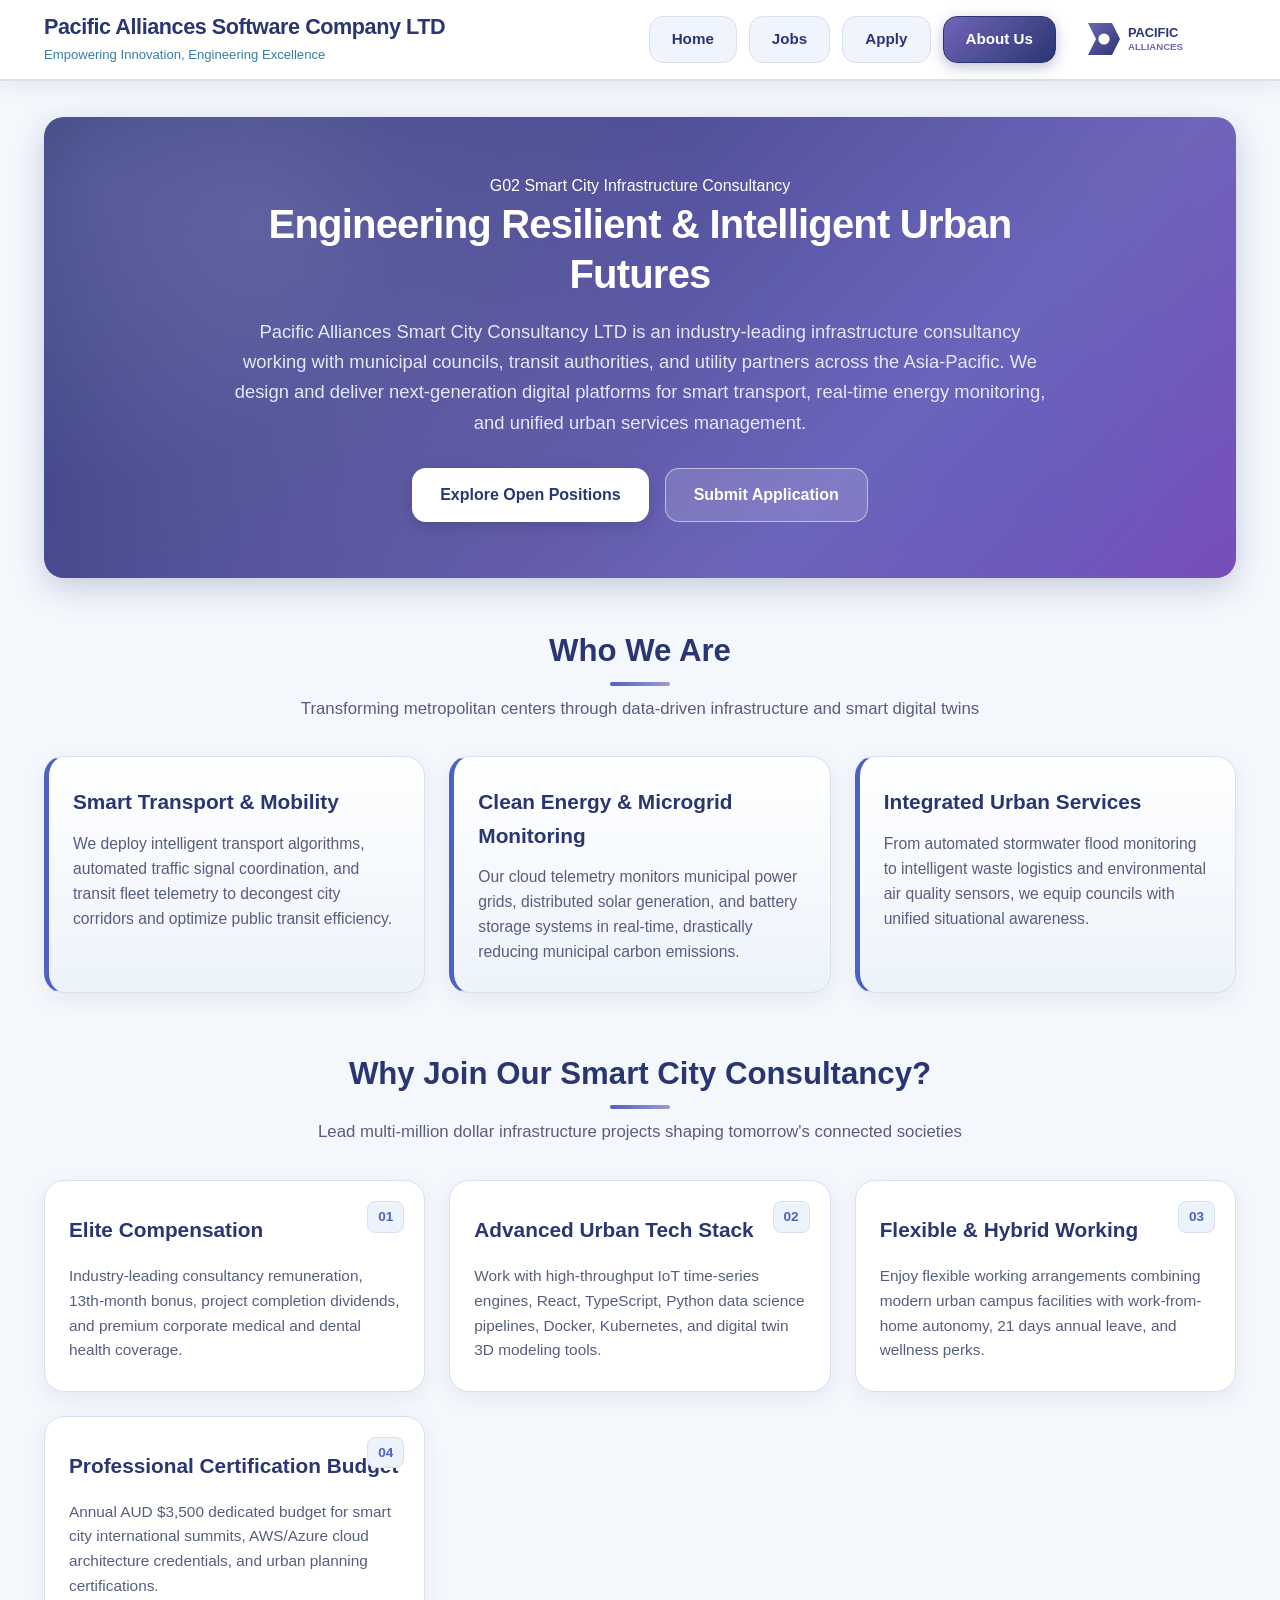
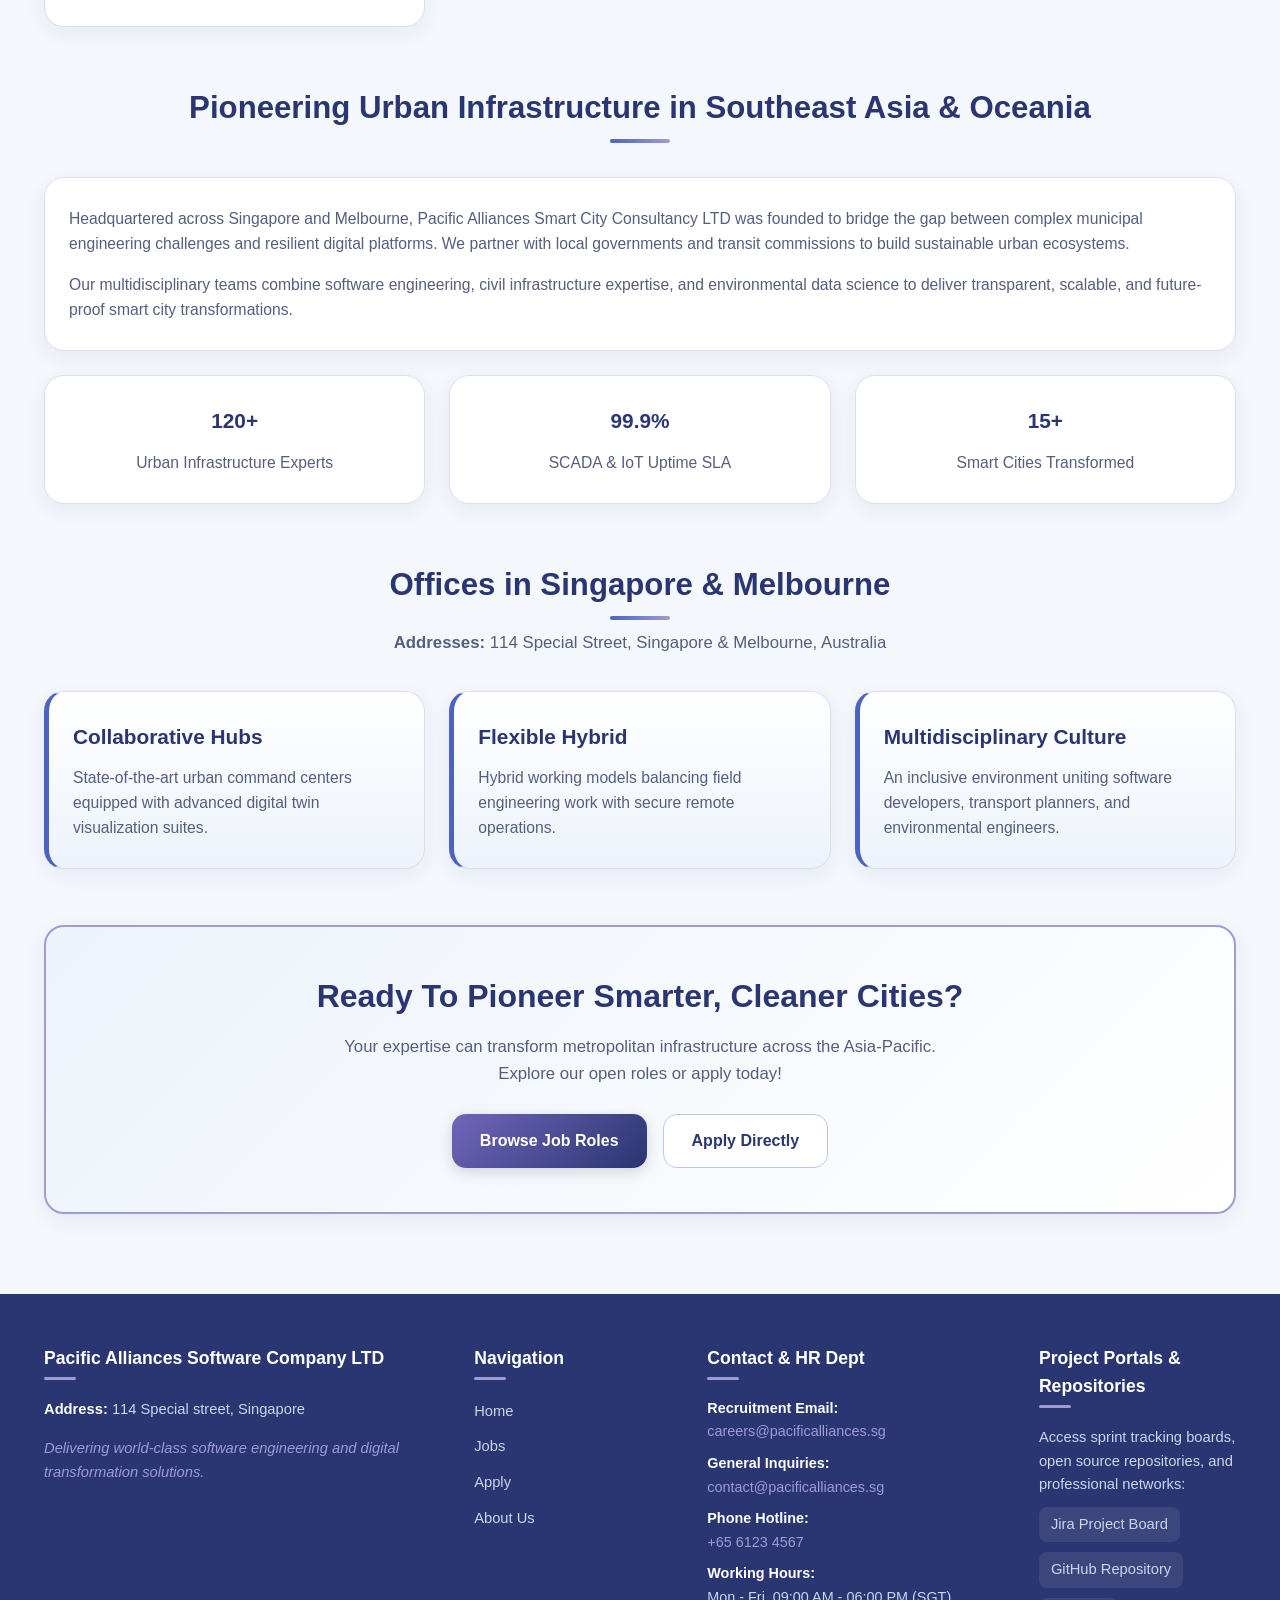
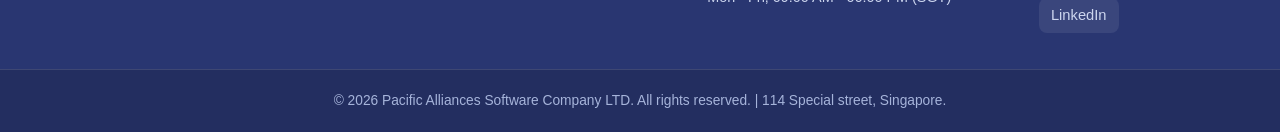
==== about.html @ c938a78d "Update links to renamed styles.css and jobs.html across all pages" ====
﻿<!DOCTYPE html>
<html lang="en">
<head>
  <meta charset="utf-8" />
  <meta name="description" content="about page for PA corp" />
  <meta name="keywords" content="HTML5, CSS" />
  <meta name="author" content="103488159"  />
  <title>About page</title>
  
  <link rel="stylesheet" type="text/css" href="styles.css">
</head>

<body>
    <!--header taken from index-->
    <header id="main-header" class="site-header">
        <div id="header-container" class="header-container">
            
            <!-- Company Branding (Left) -->
            <div id="company-branding" class="branding-box">
                <h1 id="site-title" class="company-name">Pacific Alliances Software Company LTD</h1>
                <p id="site-tagline" class="company-tagline">Empowering Innovation, Engineering Excellence</p>
            </div>

            <!-- 4-Box Navigation Menu (Active on About Us page) -->
            <nav id="main-navbar" class="site-navbar" aria-label="Main Navigation">
                <ul id="navbar-menu" class="navbar-list">
                    <li class="navbar-item">
                        <a id="nav-link-home" class="navbar-link" href="index.html">Home</a>
                    </li>
                    <li class="navbar-item">
                        <a id="nav-link-jobs" class="navbar-link" href="jobs.html">Jobs</a>
                    </li>
                    <li class="navbar-item">
                        <a id="nav-link-apply" class="navbar-link" href="apply.html">Apply</a>
                    </li>
                    <li class="navbar-item">
                        <a id="nav-link-about" class="navbar-link active" href="about.html">About Us</a>
                    </li>
                </ul>
            </nav>

            <!-- Company Logo (Right - Optional as per design wireframe) -->
            <div id="header-logo-container" class="logo-box">
                <a href="index.html" class="logo-link">
                    <img id="company-logo" class="site-logo" src="images/logo.svg" alt="Pacific Alliances Software Company LTD Logo">
                </a>
            </div>

        </div>
    </header>

        <!--this page company content generated by gemini-->
<main id="main-content" class="content-wrapper">
<section class="hero-banner">
            <div class="hero-content">
                <span class="hero-badge-tag">G02 Smart City Infrastructure Consultancy</span>
                <h2 class="hero-title">Engineering Resilient &amp; Intelligent Urban Futures</h2>
                <p class="hero-subtitle">Pacific Alliances Smart City Consultancy LTD is an industry-leading infrastructure consultancy working with municipal councils, transit authorities, and utility partners across the Asia-Pacific. We design and deliver next-generation digital platforms for smart transport, real-time energy monitoring, and unified urban services management.</p>
                <div class="hero-button-group">
                    <a href="jobs.html" class="action-btn primary-btn">Explore Open Positions</a>
                    <a href="apply.html" class="action-btn secondary-btn">Submit Application</a>
                </div>
            </div>
        </section>

        <section class="overview-section">
            <div class="section-header">
                <h2 class="section-title">Who We Are</h2>
                <p class="section-subtitle">Transforming metropolitan centers through data-driven infrastructure and smart digital twins</p>
            </div>
            <div class="intro-cards-container">
                <article class="content-box intro-card">
                    <h3 class="box-title">Smart Transport &amp; Mobility</h3>
                    <p class="box-text">We deploy intelligent transport algorithms, automated traffic signal coordination, and transit fleet telemetry to decongest city corridors and optimize public transit efficiency.</p>
                </article>

                <article class="content-box intro-card">
                    <h3 class="box-title">Clean Energy &amp; Microgrid Monitoring</h3>
                    <p class="box-text">Our cloud telemetry monitors municipal power grids, distributed solar generation, and battery storage systems in real-time, drastically reducing municipal carbon emissions.</p>
                </article>

                <article class="content-box intro-card">
                    <h3 class="box-title">Integrated Urban Services</h3>
                    <p class="box-text">From automated stormwater flood monitoring to intelligent waste logistics and environmental air quality sensors, we equip councils with unified situational awareness.</p>
                </article>
            </div>
        </section>

        <section class="perks-section">
            <div class="section-header">
                <h2 class="section-title">Why Join Our Smart City Consultancy?</h2>
                <p class="section-subtitle">Lead multi-million dollar infrastructure projects shaping tomorrow's connected societies</p>
            </div>
            <div class="boxes-grid-container">
                <div class="content-box perk-item">
                    <span class="box-badge">01</span>
                    <h3 class="box-title">Elite Compensation</h3>
                    <p class="box-description">Industry-leading consultancy remuneration, 13th-month bonus, project completion dividends, and premium corporate medical and dental health coverage.</p>
                </div>
                <div class="content-box perk-item">
                    <span class="box-badge">02</span>
                    <h3 class="box-title">Advanced Urban Tech Stack</h3>
                    <p class="box-description">Work with high-throughput IoT time-series engines, React, TypeScript, Python data science pipelines, Docker, Kubernetes, and digital twin 3D modeling tools.</p>
                </div>
                <div class="content-box perk-item">
                    <span class="box-badge">03</span>
                    <h3 class="box-title">Flexible &amp; Hybrid Working</h3>
                    <p class="box-description">Enjoy flexible working arrangements combining modern urban campus facilities with work-from-home autonomy, 21 days annual leave, and wellness perks.</p>
                </div>
                <div class="content-box perk-item">
                    <span class="box-badge">04</span>
                    <h3 class="box-title">Professional Certification Budget</h3>
                    <p class="box-description">Annual AUD $3,500 dedicated budget for smart city international summits, AWS/Azure cloud architecture credentials, and urban planning certifications.</p>
                </div>
            </div>
        </section>

        <section class="overview-section">
            <div class="section-header">
                <h2 class="section-title">Pioneering Urban Infrastructure in Southeast Asia &amp; Oceania</h2>
            </div>
            <div class="content-box" style="margin-bottom: 24px;">
                <p class="box-text" style="margin-bottom: 16px;">Headquartered across Singapore and Melbourne, Pacific Alliances Smart City Consultancy LTD was founded to bridge the gap between complex municipal engineering challenges and resilient digital platforms. We partner with local governments and transit commissions to build sustainable urban ecosystems.</p>
                <p class="box-text">Our multidisciplinary teams combine software engineering, civil infrastructure expertise, and environmental data science to deliver transparent, scalable, and future-proof smart city transformations.</p>
            </div>
            
            <div class="intro-cards-container">
                <div class="content-box stat-box">
                    <h3 class="box-title stat-number">120+</h3>
                    <p class="box-text">Urban Infrastructure Experts</p>
                </div>
                <div class="content-box stat-box">
                    <h3 class="box-title stat-number">99.9%</h3>
                    <p class="box-text">SCADA &amp; IoT Uptime SLA</p>
                </div>
                <div class="content-box stat-box">
                    <h3 class="box-title stat-number">15+</h3>
                    <p class="box-text">Smart Cities Transformed</p>
                </div>
            </div>
        </section>

        <section class="overview-section">
            <div class="section-header">
                <h2 class="section-title">Offices in Singapore &amp; Melbourne</h2>
                <p class="section-subtitle"><strong>Addresses:</strong> 114 Special Street, Singapore &amp; Melbourne, Australia</p>
            </div>
            <div class="intro-cards-container">
                <div class="content-box intro-card">
                    <h3 class="box-title">Collaborative Hubs</h3>
                    <p class="box-text">State-of-the-art urban command centers equipped with advanced digital twin visualization suites.</p>
                </div>
                <div class="content-box intro-card">
                    <h3 class="box-title">Flexible Hybrid</h3>
                    <p class="box-text">Hybrid working models balancing field engineering work with secure remote operations.</p>
                </div>
                <div class="content-box intro-card">
                    <h3 class="box-title">Multidisciplinary Culture</h3>
                    <p class="box-text">An inclusive environment uniting software developers, transport planners, and environmental engineers.</p>
                </div>
            </div>
        </section>

        <section class="cta-banner-section">
            <div class="content-box cta-card-box">
                <h2 class="cta-title">Ready To Pioneer Smarter, Cleaner Cities?</h2>
                <p class="cta-text">Your expertise can transform metropolitan infrastructure across the Asia-Pacific. Explore our open roles or apply today!</p>
                <div class="cta-button-group">
                    <a href="jobs.html" class="action-btn primary-btn">Browse Job Roles</a>
                    <a href="apply.html" class="action-btn secondary-btn">Apply Directly</a>
                </div>
            </div>
        </section>
    </main>

    <!--footer taken from index-->
    <footer id="main-footer" class="site-footer">
        <div id="footer-container" class="footer-layout">

            <!-- Column 1: Company Information & Singapore Address -->
            <div id="footer-company-info" class="footer-col company-info-col">
                <h3 id="footer-company-title" class="footer-heading">Pacific Alliances Software Company LTD</h3>
                <p id="footer-company-address" class="footer-text address-text">
                    <strong>Address:</strong> 114 Special street, Singapore
                </p>
                <p id="footer-company-slogan" class="footer-text slogan-text">
                    Delivering world-class software engineering and digital transformation solutions.
                </p>
            </div>

            <!-- Column 2: Quick Navigation Links -->
            <div id="footer-quick-links" class="footer-col quick-links-col">
                <h3 class="footer-heading">Navigation</h3>
                <ul id="footer-nav-list" class="footer-links-list">
                    <li class="footer-link-item"><a class="footer-nav-link" href="index.html">Home</a></li>
                    <li class="footer-link-item"><a class="footer-nav-link" href="jobs.html">Jobs</a></li>
                    <li class="footer-link-item"><a class="footer-nav-link" href="apply.html">Apply</a></li>
                    <li class="footer-link-item"><a class="footer-nav-link" href="about.html">About Us</a></li>
                </ul>
            </div>

            <!-- Column 3: Contact & HR Department -->
            <div id="footer-contact-info" class="footer-col contacts-col">
                <h3 class="footer-heading">Contact & HR Dept</h3>
                <ul id="footer-contact-list" class="footer-contact-items">
                    <li class="contact-item">
                        <strong>Recruitment Email:</strong> 
                        <a class="contact-link" href="mailto:careers@pacificalliances.sg">careers@pacificalliances.sg</a>
                    </li>
                    <li class="contact-item">
                        <strong>General Inquiries:</strong> 
                        <a class="contact-link" href="mailto:contact@pacificalliances.sg">contact@pacificalliances.sg</a>
                    </li>
                    <li class="contact-item">
                        <strong>Phone Hotline:</strong> 
                        <a class="contact-link" href="tel:+6561234567">+65 6123 4567</a>
                    </li>
                    <li class="contact-item">
                        <strong>Working Hours:</strong> Mon - Fri, 09:00 AM - 06:00 PM (SGT)
                    </li>
                </ul>
            </div>

            <!-- Column 4: Social Media Channels -->
            <div id="footer-social-info" class="footer-col social-col">
                <h3 class="footer-heading">Project Portals &amp; Repositories</h3>
                <p class="footer-text">Access sprint tracking boards, open source repositories, and professional networks:</p>
                <ul id="footer-social-list" class="footer-social-links">
                    <li class="social-item"><a class="social-link" href="https://student-team-x2fsvdeh.atlassian.net/jira/software/projects/KAN/list?jql=project%20%3D%20KAN%20ORDER%20BY%20cf%5B10019%5D%20ASC" target="_blank" rel="noopener noreferrer">Jira Project Board</a></li>
                    <li class="social-item"><a class="social-link" href="https://github.com/nduong2668/Apllied-Web" target="_blank" rel="noopener noreferrer">GitHub Repository</a></li>
                    <li class="social-item"><a class="social-link" href="https://linkedin.com" target="_blank" rel="noopener noreferrer">LinkedIn</a></li>
                </ul>
            </div>

        </div>

        <!-- Bottom Copyright Bar -->
        <div id="footer-copyright" class="footer-bottom-bar">
            <p id="copyright-notice" class="copyright-text">
                &copy; 2026 Pacific Alliances Software Company LTD. All rights reserved. | 114 Special street, Singapore.
            </p>
        </div>
    </footer>
</body>
---- styles.css ----
/* ==========================================================================
   ASSIGNMENT 1 - PACIFIC ALLIANCES SOFTWARE COMPANY LTD
   Main Stylesheet: style.css
   Color Scheme: Fuji purple, Blue-violet, Kikyo-iroiro, Iris, Hanada, Dark blue
   ========================================================================== */

/* --------------------------------------------------------------------------
   1. CSS VARIABLES (DESIGN COLOR PALETTE)
   -------------------------------------------------------------------------- */
:root {
    /* Official design color palette */
    --color-fuji-purple:  #9F9BD3; /* Fuji purple (sf18) */
    --color-blue-violet:  #7165B9; /* Blue-violet (sf20) */
    --color-kikyo-iroiro: #4D63C2; /* Kikyo-iroiro (D18) */
    --color-iris:         #8048B8; /* Iris (D20) */
    --color-hanada:       #387DA4; /* Hanada blue (D16) */
    --color-dark-blue:    #293671; /* Dark blue (DK18) */

    /* Background and neutral text colors */
    --bg-body:            #F4F7FC; /* Soft slate-blue page background */
    --bg-surface:         #FFFFFF; /* White card/box background */
    --bg-box-tint:        #EDF3FB; /* Light blue accent tint for special boxes */
    --text-primary:       #1E2442; /* Primary body text (deep dark blue) */
    --text-secondary:     #555E7E; /* Secondary text / descriptions */
    --text-light:         #8D95B5; /* Muted text / metadata */
    --border-light:       #D8E0F0; /* Subtle box border */
    --border-accent:      #BAC9EB; /* Accent border */

    /* Shadows and Border Radii */
    --radius-sm:          8px;
    --radius-md:          14px;
    --radius-lg:          20px;
    --radius-full:        999px;

    --shadow-card:        0 6px 20px rgba(41, 54, 113, 0.07);
    --shadow-hover:       0 12px 28px rgba(77, 99, 194, 0.16);
    --shadow-header:      0 4px 18px rgba(41, 54, 113, 0.08);

    --transition:         all 0.25s cubic-bezier(0.4, 0, 0.2, 1);
}

/* --------------------------------------------------------------------------
   2. BASIC RESET & TYPOGRAPHY
   -------------------------------------------------------------------------- */
*, *::before, *::after {
    box-sizing: border-box;
    margin: 0;
    padding: 0;
}

html {
    scroll-behavior: smooth;
}

body {
    font-family: 'Segoe UI', -apple-system, BlinkMacSystemFont, Roboto, Oxygen, Ubuntu, Cantarell, sans-serif;
    background-color: var(--bg-body);
    color: var(--text-primary);
    line-height: 1.6;
    font-size: 16px;
    min-height: 100vh;
    display: flex;
    flex-direction: column;
}

a {
    color: var(--color-kikyo-iroiro);
    text-decoration: none;
    transition: var(--transition);
}

a:hover {
    color: var(--color-blue-violet);
}

ul {
    list-style: none;
}

img {
    max-width: 100%;
    height: auto;
    display: block;
}

/* --------------------------------------------------------------------------
   3. HEADER & NAVIGATION BAR (SHARED ACROSS ALL 4 PAGES)
   Layout: Company Branding (Left) - 4-Box Menu (Center) - Logo (Right)
   -------------------------------------------------------------------------- */
.site-header {
    background-color: var(--bg-surface);
    border-bottom: 2px solid var(--border-light);
    box-shadow: var(--shadow-header);
    position: sticky;
    top: 0;
    z-index: 1000;
    width: 100%;
}

.header-container {
    max-width: 1240px;
    margin: 0 auto;
    padding: 14px 24px;
    display: flex;
    align-items: center;
    justify-content: space-between;
    gap: 20px;
}

/* Company Branding */
.branding-box {
    flex: 1;
    min-width: 250px;
}

.company-name {
    font-size: 1.35rem;
    font-weight: 800;
    color: var(--color-dark-blue);
    line-height: 1.25;
    letter-spacing: -0.02em;
}

.company-tagline {
    font-size: 0.82rem;
    color: var(--color-hanada);
    font-weight: 500;
    margin-top: 3px;
}

/* 4-Box Navigation Bar as per wireframe: "Header menu (4 box lead to 4 pages)" */
.site-navbar {
    display: flex;
    justify-content: center;
}

.navbar-list {
    display: flex;
    align-items: center;
    gap: 12px;
}

.navbar-item {
    display: inline-block;
}

/* Navigation Box Items */
.navbar-link {
    display: inline-block;
    padding: 10px 22px;
    background-color: #F0F4FC;
    color: var(--color-dark-blue);
    font-weight: 600;
    font-size: 0.95rem;
    border: 1.5px solid var(--border-light);
    border-radius: var(--radius-md);
    transition: var(--transition);
    text-align: center;
}

/* Hover Effect for Navigation Boxes */
.navbar-link:hover {
    background-color: var(--color-fuji-purple);
    color: #FFFFFF;
    border-color: var(--color-blue-violet);
    transform: translateY(-2px);
    box-shadow: 0 4px 12px rgba(113, 101, 185, 0.25);
}

/* Active Navigation State */
.navbar-link.active {
    background: linear-gradient(135deg, var(--color-blue-violet) 0%, var(--color-dark-blue) 100%);
    color: #FFFFFF;
    border-color: var(--color-dark-blue);
    box-shadow: 0 4px 14px rgba(41, 54, 113, 0.3);
}

/* Company Logo Container */
.logo-box {
    display: flex;
    align-items: center;
    justify-content: flex-end;
}

.site-logo {
    height: 48px;
    width: auto;
    object-fit: contain;
    transition: var(--transition);
}

.site-logo:hover {
    transform: scale(1.04);
}

/* --------------------------------------------------------------------------
   4. GENERAL LAYOUT & MAIN CONTENT WRAPPER
   -------------------------------------------------------------------------- */
.content-wrapper {
    flex: 1;
    max-width: 1240px;
    width: 100%;
    margin: 0 auto;
    padding: 36px 24px 60px;
}

/* Section Header */
.section-header {
    text-align: center;
    margin-bottom: 34px;
}

.section-title {
    font-size: 1.95rem;
    font-weight: 800;
    color: var(--color-dark-blue);
    position: relative;
    display: inline-block;
    padding-bottom: 10px;
}

.section-title::after {
    content: '';
    position: absolute;
    bottom: 0;
    left: 50%;
    transform: translateX(-50%);
    width: 60px;
    height: 4px;
    background: linear-gradient(90deg, var(--color-kikyo-iroiro), var(--color-fuji-purple));
    border-radius: var(--radius-full);
}

.section-subtitle {
    font-size: 1.05rem;
    color: var(--text-secondary);
    margin-top: 10px;
}

/* --------------------------------------------------------------------------
   5. BOX CONTENT STYLING ("Box content should be in boxes like these") + minor adjustment to statbox
   -------------------------------------------------------------------------- */
.content-box {
    background-color: var(--bg-surface);
    border: 1.5px solid var(--border-light);
    border-radius: var(--radius-lg);
    padding: 28px 24px;
    box-shadow: var(--shadow-card);
    transition: var(--transition);
    display: flex;
    flex-direction: column;
}

.content-box:hover {
    transform: translateY(-5px);
    box-shadow: var(--shadow-hover);
    border-color: var(--color-fuji-purple);
}

.content-box.stat-box {
    text-align: center;
}

.stat-number {
    color: var(--color-kikyo-iroiro);
    font-size: 2rem;
}

/* --------------------------------------------------------------------------
   6. HERO BANNER SECTION
   -------------------------------------------------------------------------- */
.hero-banner {
    background-color: var(--color-dark-blue);
    background-image: 
        radial-gradient(circle at 18% 22%, rgba(159, 155, 211, 0.28) 0%, transparent 42%),
        radial-gradient(circle at 82% 78%, rgba(77, 99, 194, 0.32) 0%, transparent 48%),
        linear-gradient(135deg, var(--color-dark-blue) 0%, var(--color-blue-violet) 70%, var(--color-iris) 100%);
    background-repeat: no-repeat;
    background-size: cover;
    color: #FFFFFF;
    border-radius: var(--radius-lg);
    padding: 56px 40px;
    margin-bottom: 48px;
    box-shadow: 0 10px 30px rgba(41, 54, 113, 0.22);
    text-align: center;
    position: relative;
    overflow: hidden;
}

.hero-banner::before {
    content: '';
    position: absolute;
    top: -50%;
    left: -20%;
    width: 600px;
    height: 600px;
    background: radial-gradient(circle, rgba(159, 155, 211, 0.2) 0%, transparent 70%);
    pointer-events: none;
}

.hero-content {
    max-width: 820px;
    margin: 0 auto;
    position: relative;
    z-index: 1;
}

.hero-title {
    font-size: 2.5rem;
    font-weight: 800;
    line-height: 1.25;
    margin-bottom: 18px;
    letter-spacing: -0.02em;
    color: #FFFFFF;
}

.hero-subtitle {
    font-size: 1.15rem;
    line-height: 1.65;
    color: #E2E8F8;
    margin-bottom: 30px;
}

.hero-button-group {
    display: flex;
    justify-content: center;
    gap: 16px;
    flex-wrap: wrap;
}

/* Action Buttons */
.action-btn {
    display: inline-flex;
    align-items: center;
    justify-content: center;
    padding: 13px 28px;
    font-size: 1rem;
    font-weight: 700;
    border-radius: var(--radius-md);
    transition: var(--transition);
    cursor: pointer;
}

.primary-btn {
    background-color: #FFFFFF;
    color: var(--color-dark-blue);
    box-shadow: 0 4px 15px rgba(0, 0, 0, 0.15);
}

.primary-btn:hover {
    background-color: var(--color-fuji-purple);
    color: #FFFFFF;
    transform: translateY(-2px);
    box-shadow: 0 6px 20px rgba(0, 0, 0, 0.2);
}

.secondary-btn {
    background-color: rgba(255, 255, 255, 0.15);
    color: #FFFFFF;
    border: 1.5px solid rgba(255, 255, 255, 0.5);
    backdrop-filter: blur(8px);
}

.secondary-btn:hover {
    background-color: #FFFFFF;
    color: var(--color-dark-blue);
    transform: translateY(-2px);
}

/* --------------------------------------------------------------------------
   7. COMPANY OVERVIEW SECTION (WHO WE ARE)
   -------------------------------------------------------------------------- */
.overview-section {
    margin-bottom: 56px;
}

.intro-cards-container {
    display: grid;
    grid-template-columns: repeat(auto-fit, minmax(300px, 1fr));
    gap: 24px;
}

.intro-card {
    background: linear-gradient(180deg, #FFFFFF 0%, var(--bg-box-tint) 100%);
    border-left: 5px solid var(--color-kikyo-iroiro);
}

.box-title {
    font-size: 1.3rem;
    font-weight: 700;
    color: var(--color-dark-blue);
    margin-bottom: 12px;
}

.box-text {
    color: var(--text-secondary);
    font-size: 0.98rem;
    line-height: 1.6;
}

/* --------------------------------------------------------------------------
   8. PERKS & BENEFITS (WHY JOIN US - BOX GRID)
   -------------------------------------------------------------------------- */
.perks-section {
    margin-bottom: 56px;
}

.boxes-grid-container {
    display: grid;
    grid-template-columns: repeat(auto-fit, minmax(320px, 1fr));
    gap: 24px;
}

.perk-item {
    position: relative;
    padding-top: 32px;
}

.box-badge {
    position: absolute;
    top: 20px;
    right: 20px;
    background-color: var(--bg-box-tint);
    color: var(--color-kikyo-iroiro);
    font-weight: 800;
    font-size: 0.85rem;
    padding: 4px 10px;
    border-radius: var(--radius-sm);
    border: 1px solid var(--border-light);
}

.box-description {
    color: var(--text-secondary);
    font-size: 0.96rem;
    line-height: 1.6;
    margin-top: 6px;
}

/* --------------------------------------------------------------------------
   9. FEATURED JOB OPENINGS (JOB PREVIEW CARDS)
   -------------------------------------------------------------------------- */
.featured-jobs-container {
    margin-bottom: 56px;
}

.jobs-cards-grid {
    display: grid;
    grid-template-columns: repeat(auto-fit, minmax(310px, 1fr));
    gap: 24px;
}

.job-preview-card {
    background: #FFFFFF;
    border: 1.5px solid var(--border-light);
    display: flex;
    flex-direction: column;
    justify-content: space-between;
}

.job-tag {
    align-self: flex-start;
    padding: 4px 12px;
    font-size: 0.8rem;
    font-weight: 700;
    border-radius: var(--radius-full);
    margin-bottom: 14px;
    text-transform: uppercase;
    letter-spacing: 0.04em;
}

.job-tag.full-time {
    background-color: #E8F5E9;
    color: #2E7D32;
    border: 1px solid #C8E6C9;
}

.job-role-title {
    font-size: 1.25rem;
    font-weight: 700;
    color: var(--color-dark-blue);
    margin-bottom: 8px;
}

.job-department,
.job-location {
    font-size: 0.9rem;
    color: var(--color-hanada);
    font-weight: 600;
    margin-bottom: 4px;
}

.job-brief {
    color: var(--text-secondary);
    font-size: 0.95rem;
    line-height: 1.55;
    margin: 14px 0 20px;
    flex-grow: 1;
}

.card-link {
    display: inline-flex;
    align-items: center;
    font-weight: 700;
    font-size: 0.95rem;
    color: var(--color-kikyo-iroiro);
    margin-top: auto;
}

.card-link:hover {
    color: var(--color-blue-violet);
    transform: translateX(4px);
}

.section-footer-action {
    text-align: center;
    margin-top: 32px;
}

.text-link-btn {
    display: inline-block;
    padding: 12px 28px;
    background-color: var(--bg-surface);
    color: var(--color-dark-blue);
    border: 2px solid var(--color-kikyo-iroiro);
    font-weight: 700;
    border-radius: var(--radius-md);
}

.text-link-btn:hover {
    background-color: var(--color-kikyo-iroiro);
    color: #FFFFFF;
}

/* --------------------------------------------------------------------------
   10. RECRUITMENT PROCESS (4-STEP APPLICATION)
   -------------------------------------------------------------------------- */
.recruitment-process-section {
    margin-bottom: 56px;
}

.process-steps-grid {
    display: grid;
    grid-template-columns: repeat(auto-fit, minmax(240px, 1fr));
    gap: 20px;
}

.process-step-box {
    text-align: center;
    background-color: #FFFFFF;
    position: relative;
}

.step-number {
    display: inline-block;
    background: linear-gradient(135deg, var(--color-kikyo-iroiro), var(--color-blue-violet));
    color: #FFFFFF;
    font-size: 0.85rem;
    font-weight: 800;
    padding: 6px 16px;
    border-radius: var(--radius-full);
    margin: 0 auto 16px;
}

.step-title {
    font-size: 1.15rem;
    font-weight: 700;
    color: var(--color-dark-blue);
    margin-bottom: 10px;
}

.step-text {
    font-size: 0.92rem;
    color: var(--text-secondary);
    line-height: 1.55;
}

.inline-link {
    color: var(--color-kikyo-iroiro);
    font-weight: 600;
    text-decoration: underline;
}

.inline-link:hover {
    color: var(--color-blue-violet);
}

/* --------------------------------------------------------------------------
   11. CALL TO ACTION SECTION (CTA BANNER BOX)
   -------------------------------------------------------------------------- */
.cta-banner-section {
    margin-bottom: 20px;
}

.cta-card-box {
    background: linear-gradient(135deg, var(--bg-box-tint) 0%, #FFFFFF 100%);
    border: 2px solid var(--color-fuji-purple);
    text-align: center;
    padding: 44px 30px;
}

.cta-title {
    font-size: 2rem;
    font-weight: 800;
    color: var(--color-dark-blue);
    margin-bottom: 12px;
}

.cta-text {
    font-size: 1.05rem;
    color: var(--text-secondary);
    max-width: 650px;
    margin: 0 auto 26px;
}

.cta-button-group {
    display: flex;
    justify-content: center;
    gap: 16px;
    flex-wrap: wrap;
}

.cta-button-group .primary-btn {
    background: linear-gradient(135deg, var(--color-blue-violet) 0%, var(--color-dark-blue) 100%);
    color: #FFFFFF;
}

.cta-button-group .primary-btn:hover {
    background: linear-gradient(135deg, var(--color-iris) 0%, var(--color-blue-violet) 100%);
}

.cta-button-group .secondary-btn {
    background-color: #FFFFFF;
    color: var(--color-dark-blue);
    border: 1.5px solid var(--border-accent);
}

.cta-button-group .secondary-btn:hover {
    background-color: var(--bg-box-tint);
    border-color: var(--color-kikyo-iroiro);
}

/* --------------------------------------------------------------------------
   12. FOOTER (AS PER WIREFRAME: "Footer - General information - contacts - etc")
   -------------------------------------------------------------------------- */
.site-footer {
    background-color: var(--color-dark-blue);
    color: #E2E7F5;
    margin-top: auto;
    width: 100%;
}

.footer-layout {
    max-width: 1240px;
    margin: 0 auto;
    padding: 50px 24px 36px;
    display: grid;
    grid-template-columns: 2fr 1fr 1.5fr 1fr;
    gap: 36px;
}

.footer-col {
    display: flex;
    flex-direction: column;
}

.footer-heading {
    font-size: 1.1rem;
    font-weight: 700;
    color: #FFFFFF;
    margin-bottom: 18px;
    position: relative;
    padding-bottom: 8px;
}

.footer-heading::after {
    content: '';
    position: absolute;
    bottom: 0;
    left: 0;
    width: 32px;
    height: 3px;
    background-color: var(--color-fuji-purple);
    border-radius: var(--radius-full);
}

.footer-text {
    font-size: 0.92rem;
    color: #CCD5EE;
    line-height: 1.6;
    margin-bottom: 10px;
}

.company-info-col .address-text strong {
    color: #FFFFFF;
}

.company-info-col .slogan-text {
    margin-top: 6px;
    font-style: italic;
    color: var(--color-fuji-purple);
}

/* Quick Links Column */
.footer-links-list,
.footer-contact-items,
.footer-social-links {
    display: flex;
    flex-direction: column;
    gap: 10px;
}

.footer-nav-link {
    color: #CCD5EE;
    font-size: 0.92rem;
    display: inline-block;
    transition: var(--transition);
}

.footer-nav-link:hover {
    color: #FFFFFF;
    transform: translateX(4px);
}

/* Contacts Column */
.contact-item {
    font-size: 0.9rem;
    color: #CCD5EE;
    line-height: 1.5;
}

.contact-item strong {
    color: #FFFFFF;
    display: block;
    margin-bottom: 2px;
}

.contact-link {
    color: var(--color-fuji-purple);
}

.contact-link:hover {
    color: #FFFFFF;
    text-decoration: underline;
}

/* Social Media Links */
.social-link {
    display: inline-flex;
    align-items: center;
    gap: 8px;
    color: #CCD5EE;
    font-size: 0.92rem;
    padding: 6px 12px;
    background-color: rgba(255, 255, 255, 0.08);
    border-radius: var(--radius-sm);
    width: fit-content;
}

.social-link:hover {
    background-color: var(--color-kikyo-iroiro);
    color: #FFFFFF;
}

/* Copyright Bottom Bar */
.footer-bottom-bar {
    border-top: 1px solid rgba(255, 255, 255, 0.12);
    padding: 20px 24px;
    text-align: center;
    background-color: rgba(0, 0, 0, 0.15);
}

.copyright-text {
    font-size: 0.86rem;
    color: #A6B4DA;
}

/* --------------------------------------------------------------------------
   13. RESPONSIVE DESIGN (TABLET & MOBILE)
   -------------------------------------------------------------------------- */

/* Tablet view (max-width: 1024px) */
@media (max-width: 1024px) {
    .header-container {
        flex-wrap: wrap;
        justify-content: space-between;
    }

    .site-navbar {
        order: 3;
        width: 100%;
        margin-top: 10px;
    }

    .navbar-list {
        width: 100%;
        justify-content: space-between;
    }

    .navbar-link {
        flex: 1;
        padding: 9px 12px;
        font-size: 0.9rem;
    }

    .footer-layout {
        grid-template-columns: 1fr 1fr;
        gap: 30px;
    }
}

/* Mobile view (max-width: 768px) */
@media (max-width: 768px) {
    .header-container {
        flex-direction: column;
        align-items: flex-start;
        gap: 14px;
        padding: 14px 18px;
    }

    .logo-box {
        position: absolute;
        top: 14px;
        right: 18px;
    }

    .site-logo {
        height: 38px;
    }

    .company-name {
        font-size: 1.15rem;
        padding-right: 60px;
    }

    .company-tagline {
        font-size: 0.78rem;
    }

    .site-navbar {
        width: 100%;
    }

    .navbar-list {
        display: grid;
        grid-template-columns: 1fr 1fr;
        gap: 8px;
        width: 100%;
    }

    .navbar-link {
        width: 100%;
        padding: 8px 10px;
        font-size: 0.88rem;
    }

    .hero-banner {
        padding: 36px 20px;
    }

    .hero-title {
        font-size: 1.75rem;
    }

    .hero-subtitle {
        font-size: 0.98rem;
    }

    .hero-button-group {
        flex-direction: column;
    }

    .action-btn {
        width: 100%;
    }

    .section-title {
        font-size: 1.55rem;
    }

    .boxes-grid-container,
    .intro-cards-container,
    .jobs-cards-grid,
    .process-steps-grid {
        grid-template-columns: 1fr;
    }

    .footer-layout {
        grid-template-columns: 1fr;
        gap: 28px;
        padding: 36px 18px 24px;
    }
}

/* --------------------------------------------------------------------------
   14. FORM STYLING (JOB APPLICATION FORM - APPLY.HTML)
   -------------------------------------------------------------------------- */
.form-card-box {
    max-width: 860px;
    margin: 0 auto 40px;
    padding: 36px 32px;
}

.form-group {
    margin-bottom: 20px;
}

.form-row {
    display: flex;
    gap: 18px;
    flex-wrap: wrap;
}

.form-col {
    flex: 1;
    min-width: 220px;
    margin-bottom: 20px;
}

.form-label {
    display: block;
    font-weight: 700;
    color: var(--color-dark-blue);
    font-size: 0.95rem;
    margin-bottom: 7px;
}

.form-control {
    width: 100%;
    padding: 12px 14px;
    border: 1.5px solid var(--border-light);
    border-radius: var(--radius-sm);
    font-size: 0.95rem;
    font-family: inherit;
    color: var(--text-primary);
    background-color: #FFFFFF;
    transition: var(--transition);
}

.form-control:focus {
    outline: none;
    border-color: var(--color-kikyo-iroiro);
    box-shadow: 0 0 0 3px rgba(77, 99, 194, 0.18);
}

.form-select {
    cursor: pointer;
    appearance: auto;
}

.form-textarea {
    resize: vertical;
    min-height: 110px;
}

.form-fieldset {
    border: 1.5px solid var(--border-light);
    border-radius: var(--radius-md);
    padding: 16px 20px 18px;
    margin-bottom: 22px;
    background-color: #FAFCFF;
}

.form-legend {
    font-weight: 700;
    color: var(--color-dark-blue);
    padding: 0 10px;
    font-size: 0.95rem;
}

.radio-options-group,
.checkbox-options-group {
    display: flex;
    gap: 20px;
    flex-wrap: wrap;
    margin-top: 8px;
}

.radio-option-label,
.checkbox-option-label {
    display: inline-flex;
    align-items: center;
    gap: 7px;
    cursor: pointer;
    font-size: 0.95rem;
    color: var(--text-primary);
}

.form-actions-box {
    margin-top: 28px;
    text-align: center;
}

.submit-btn {
    background: linear-gradient(135deg, var(--color-blue-violet) 0%, var(--color-dark-blue) 100%);
    color: #FFFFFF;
    border: none;
    min-width: 180px;
    cursor: pointer;
    font-size: 1.05rem;
    padding: 14px 36px;
}

.submit-btn:hover {
    background: linear-gradient(135deg, var(--color-iris) 0%, var(--color-blue-violet) 100%);
    box-shadow: var(--shadow-hover);
    transform: translateY(-2px);
}
/* --------------------------------------------------------------------------
   15. STYLING (JOB POSITIONS AVAILABLE PAGE - JOB.HTML)
   -------------------------------------------------------------------------- */
.jobs-page #main-content {
    overflow: hidden;
}
.job-listing {
    margin-bottom: 28px;
    scroll-margin-top: 100px; 
}

.job-card {
    padding: 32px 30px;
}

.job-header {
    display: flex;
    justify-content: space-between;
    align-items: center;
    flex-wrap: wrap;
    gap: 10px;
    padding-bottom: 14px;
    margin-bottom: 16px;
    border-bottom: 2px solid var(--border-light);
}

.job-header .job-title {
    font-size: 1.6rem;
    font-weight: 800;
    margin-bottom: 0;
}

.job-header .job-ref {
    position: static;
    border-radius: var(--radius-full);
    font-weight: 600;
    padding: 5px 14px;
}

.job-header .job-ref strong {
    color: var(--color-dark-blue);
    letter-spacing: 0.04em;
}

.job-summary {
    color: var(--text-secondary);
    margin-bottom: 16px;
    font-size: 0.98rem;
    line-height: 1.6;
}

.job-subtitle {
    font-size: 1.15rem;
    font-weight: 700;
    color: var(--color-hanada);
    margin: 22px 0 10px;
}

.job-subheading {
    font-size: 1rem;
    font-weight: 700;
    color: var(--color-kikyo-iroiro);
    margin: 14px 0 6px;
}

.job-details-grid {
    display: grid;
    grid-template-columns: 140px 1fr;
    gap: 8px 16px;
    background-color: var(--bg-box-tint);
    border-left: 5px solid var(--color-kikyo-iroiro);
    border-radius: var(--radius-md);
    padding: 16px 20px;
}

.job-details-grid dt {
    font-weight: 700;
    color: var(--color-dark-blue);
}

.job-details-grid dd {
    color: var(--text-secondary);
    margin: 0;
}

.job-list {
    list-style: disc;
    padding-left: 22px;
    color: var(--text-secondary);
}

.job-list li,
.job-order-list li {
    margin-bottom: 7px;
    line-height: 1.55;
}

.job-aside {
    text-align: left;
    padding: 28px 30px;
    margin-top: 28px;
}

.job-aside-title {
    font-size: 1.4rem;
    margin-bottom: 12px;
}

.job-order-list {
    list-style: decimal;
    padding-left: 22px;
    color: var(--text-secondary);
}

.job-aside a {
    font-weight: 600;
    text-decoration: underline;
}

.job-note {
    margin-top: 12px;
}

.job-note small {
    color: var(--text-light);
}

@media (max-width: 768px) {
    .job-details-grid {
        grid-template-columns: 1fr;
        gap: 2px;
    }
    .job-details-grid dd {
        margin-bottom: 8px;
    }
}
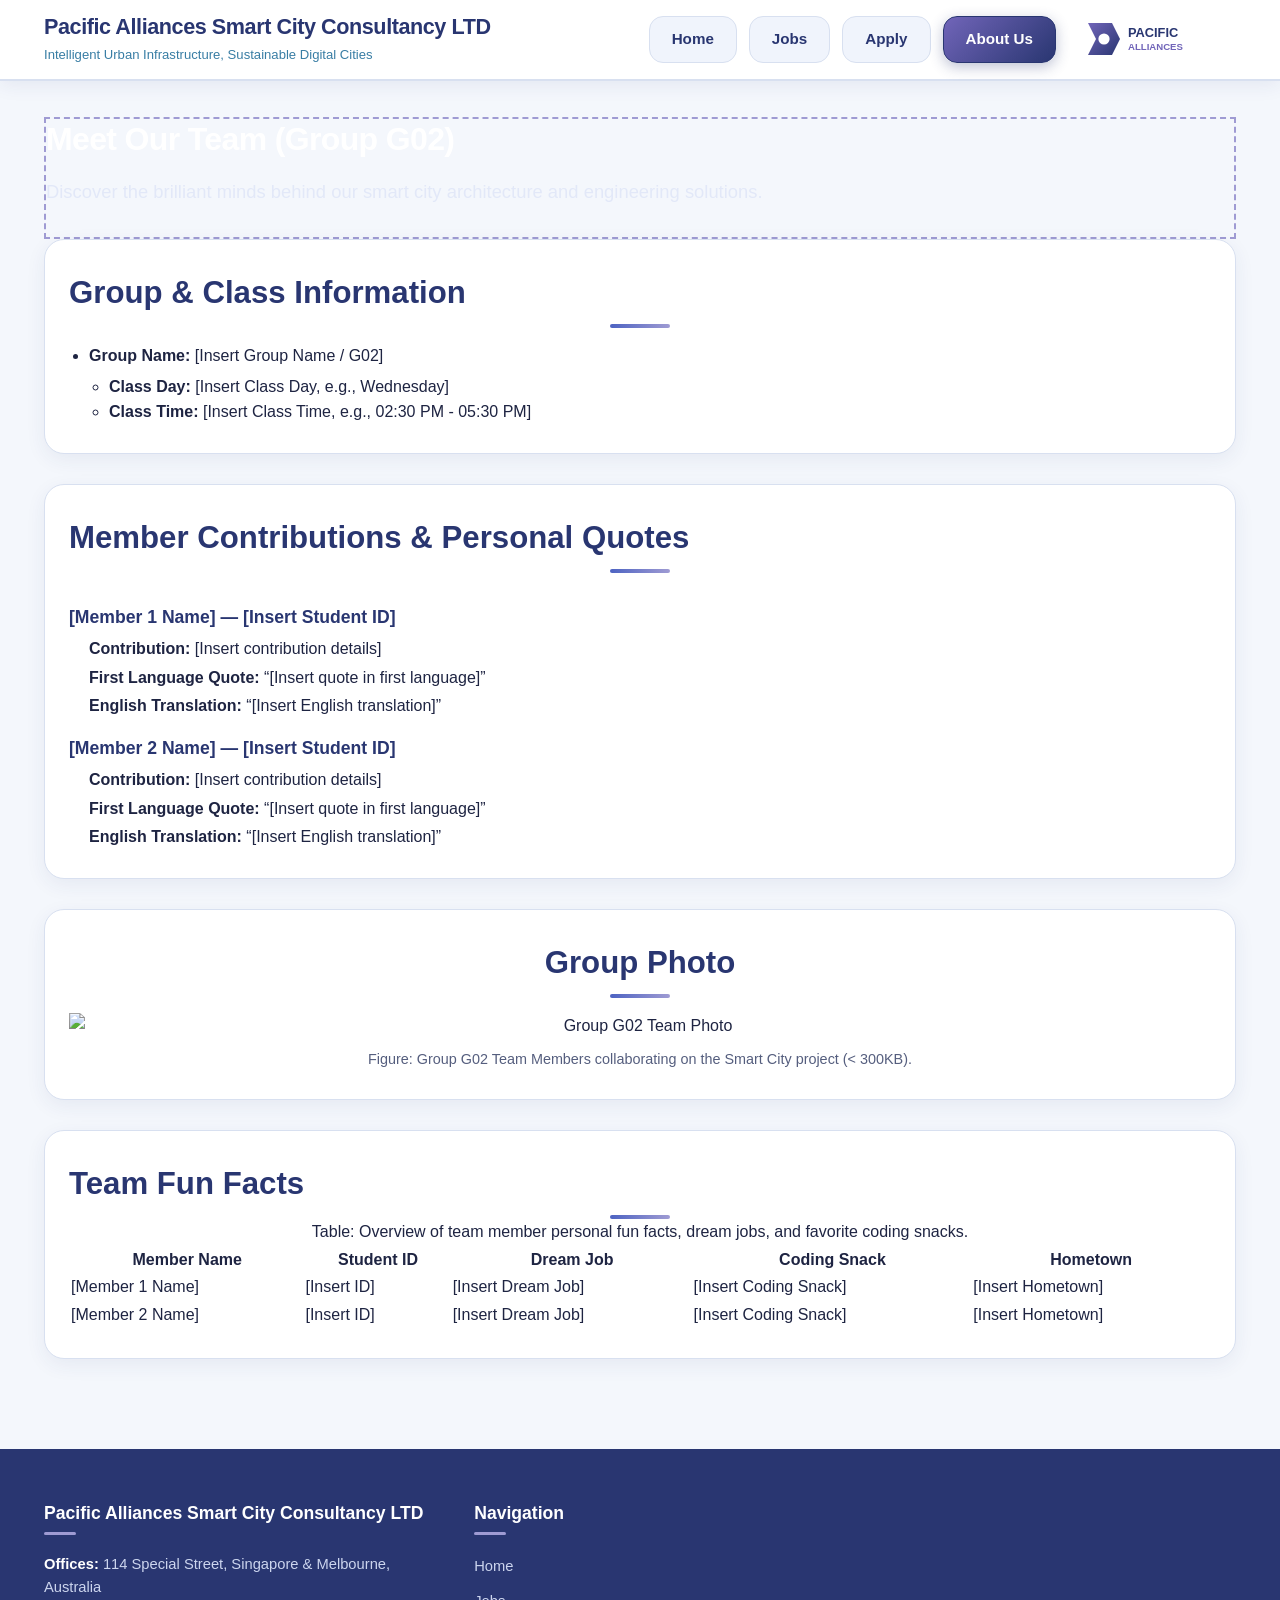
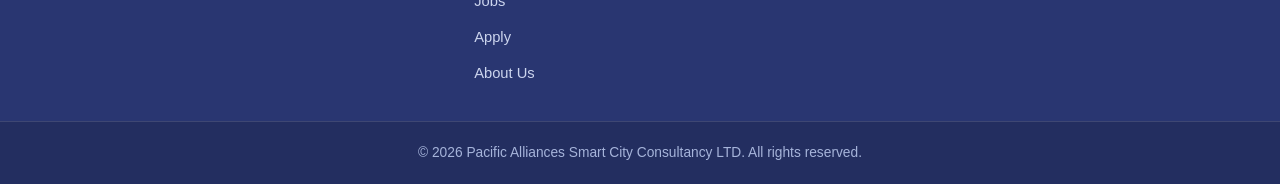
==== commit 40900a39: "about v4" ====
--- a/about.html
+++ b/about.html
@@ -2,243 +2,149 @@
 <html lang="en">
 <head>
   <meta charset="utf-8" />
-  <meta name="description" content="about page for PA corp" />
-  <meta name="keywords" content="HTML5, CSS" />
-  <meta name="author" content="103488159"  />
-  <title>About page</title>
+  <meta name="description" content="About Us - Group G02" />
+  <meta name="keywords" content="HTML5, CSS, About Us, Team" />
+  <meta name="author" content="103488159" />
+  <title>About Us - Pacific Alliances</title>
   
-  <link rel="stylesheet" type="text/css" href="styles.css">
+  <link rel="stylesheet" type="text/css" href="style.css">
+  
 </head>
 
 <body>
-    <!--header taken from index-->
+
+    <!-- Header -->
     <header id="main-header" class="site-header">
         <div id="header-container" class="header-container">
-            
-            <!-- Company Branding (Left) -->
             <div id="company-branding" class="branding-box">
-                <h1 id="site-title" class="company-name">Pacific Alliances Software Company LTD</h1>
-                <p id="site-tagline" class="company-tagline">Empowering Innovation, Engineering Excellence</p>
+                <h1 id="site-title" class="company-name">Pacific Alliances Smart City Consultancy LTD</h1>
+                <p id="site-tagline" class="company-tagline">Intelligent Urban Infrastructure, Sustainable Digital Cities</p>
             </div>
-
-            <!-- 4-Box Navigation Menu (Active on About Us page) -->
             <nav id="main-navbar" class="site-navbar" aria-label="Main Navigation">
                 <ul id="navbar-menu" class="navbar-list">
-                    <li class="navbar-item">
-                        <a id="nav-link-home" class="navbar-link" href="index.html">Home</a>
-                    </li>
-                    <li class="navbar-item">
-                        <a id="nav-link-jobs" class="navbar-link" href="jobs.html">Jobs</a>
-                    </li>
-                    <li class="navbar-item">
-                        <a id="nav-link-apply" class="navbar-link" href="apply.html">Apply</a>
-                    </li>
-                    <li class="navbar-item">
-                        <a id="nav-link-about" class="navbar-link active" href="about.html">About Us</a>
-                    </li>
+                    <li class="navbar-item"><a class="navbar-link" href="index.html">Home</a></li>
+                    <li class="navbar-item"><a class="navbar-link" href="job.html">Jobs</a></li>
+                    <li class="navbar-item"><a class="navbar-link" href="apply.html">Apply</a></li>
+                    <li class="navbar-item"><a class="navbar-link active" href="about.html">About Us</a></li>
                 </ul>
             </nav>
-
-            <!-- Company Logo (Right - Optional as per design wireframe) -->
             <div id="header-logo-container" class="logo-box">
                 <a href="index.html" class="logo-link">
-                    <img id="company-logo" class="site-logo" src="images/logo.svg" alt="Pacific Alliances Software Company LTD Logo">
+                    <img id="company-logo" class="site-logo" src="images/logo.svg" alt="Logo">
                 </a>
             </div>
-
         </div>
     </header>
 
-        <!--this page company content generated by gemini-->
-<main id="main-content" class="content-wrapper">
-<section class="hero-banner">
-            <div class="hero-content">
-                <span class="hero-badge-tag">G02 Smart City Infrastructure Consultancy</span>
-                <h2 class="hero-title">Engineering Resilient &amp; Intelligent Urban Futures</h2>
-                <p class="hero-subtitle">Pacific Alliances Smart City Consultancy LTD is an industry-leading infrastructure consultancy working with municipal councils, transit authorities, and utility partners across the Asia-Pacific. We design and deliver next-generation digital platforms for smart transport, real-time energy monitoring, and unified urban services management.</p>
-                <div class="hero-button-group">
-                    <a href="jobs.html" class="action-btn primary-btn">Explore Open Positions</a>
-                    <a href="apply.html" class="action-btn secondary-btn">Submit Application</a>
-                </div>
-            </div>
+    <!-- Main Content -->
+    <main id="main-content" class="content-wrapper">
+
+        <!-- INLINE CSS EXAMPLE -->
+        <section class="about-custom-banner" style="border: 2px dashed #9F9BD3;">
+            <h2 class="hero-title" style="font-size: 2rem;">Meet Our Team (Group G02)</h2>
+            <p class="hero-subtitle">Discover the brilliant minds behind our smart city architecture and engineering solutions.</p>
         </section>
 
-        <section class="overview-section">
-            <div class="section-header">
-                <h2 class="section-title">Who We Are</h2>
-                <p class="section-subtitle">Transforming metropolitan centers through data-driven infrastructure and smart digital twins</p>
-            </div>
-            <div class="intro-cards-container">
-                <article class="content-box intro-card">
-                    <h3 class="box-title">Smart Transport &amp; Mobility</h3>
-                    <p class="box-text">We deploy intelligent transport algorithms, automated traffic signal coordination, and transit fleet telemetry to decongest city corridors and optimize public transit efficiency.</p>
-                </article>
-
-                <article class="content-box intro-card">
-                    <h3 class="box-title">Clean Energy &amp; Microgrid Monitoring</h3>
-                    <p class="box-text">Our cloud telemetry monitors municipal power grids, distributed solar generation, and battery storage systems in real-time, drastically reducing municipal carbon emissions.</p>
-                </article>
-
-                <article class="content-box intro-card">
-                    <h3 class="box-title">Integrated Urban Services</h3>
-                    <p class="box-text">From automated stormwater flood monitoring to intelligent waste logistics and environmental air quality sensors, we equip councils with unified situational awareness.</p>
-                </article>
-            </div>
+        <!-- 1. Group Name and Class Day/Time (Nested List) -->
+        <section class="overview-section content-box" style="margin-bottom: 30px;">
+            <h2 class="section-title">Group &amp; Class Information</h2>
+            <ul style="list-style-type: disc; margin-left: 20px; margin-top: 15px;">
+                <li><strong>Group Name:</strong> [Insert Group Name / G02]
+                    <ul style="list-style-type: circle; margin-left: 20px; margin-top: 5px;">
+                        <li><strong>Class Day:</strong> [Insert Class Day, e.g., Wednesday]</li>
+                        <li><strong>Class Time:</strong> [Insert Class Time, e.g., 02:30 PM - 05:30 PM]</li>
+                    </ul>
+                </li>
+            </ul>
         </section>
 
-        <section class="perks-section">
-            <div class="section-header">
-                <h2 class="section-title">Why Join Our Smart City Consultancy?</h2>
-                <p class="section-subtitle">Lead multi-million dollar infrastructure projects shaping tomorrow's connected societies</p>
-            </div>
-            <div class="boxes-grid-container">
-                <div class="content-box perk-item">
-                    <span class="box-badge">01</span>
-                    <h3 class="box-title">Elite Compensation</h3>
-                    <p class="box-description">Industry-leading consultancy remuneration, 13th-month bonus, project completion dividends, and premium corporate medical and dental health coverage.</p>
-                </div>
-                <div class="content-box perk-item">
-                    <span class="box-badge">02</span>
-                    <h3 class="box-title">Advanced Urban Tech Stack</h3>
-                    <p class="box-description">Work with high-throughput IoT time-series engines, React, TypeScript, Python data science pipelines, Docker, Kubernetes, and digital twin 3D modeling tools.</p>
-                </div>
-                <div class="content-box perk-item">
-                    <span class="box-badge">03</span>
-                    <h3 class="box-title">Flexible &amp; Hybrid Working</h3>
-                    <p class="box-description">Enjoy flexible working arrangements combining modern urban campus facilities with work-from-home autonomy, 21 days annual leave, and wellness perks.</p>
-                </div>
-                <div class="content-box perk-item">
-                    <span class="box-badge">04</span>
-                    <h3 class="box-title">Professional Certification Budget</h3>
-                    <p class="box-description">Annual AUD $3,500 dedicated budget for smart city international summits, AWS/Azure cloud architecture credentials, and urban planning certifications.</p>
-                </div>
-            </div>
+        <!-- 2 & 3. Member Contributions & Quotes using Definition List with First Language & Translation -->
+        <section class="overview-section content-box" style="margin-bottom: 30px;">
+            <h2 class="section-title">Member Contributions &amp; Personal Quotes</h2>
+            <dl style="margin-top: 15px;">
+                <dt style="font-weight: bold; color: var(--color-dark-blue); font-size: 1.1rem; margin-top: 15px;">[Member 1 Name] — <span class="student-id">[Insert Student ID]</span></dt>
+                <dd style="margin-left: 20px; margin-top: 5px;"><strong>Contribution:</strong> [Insert contribution details]</dd>
+                <dd style="margin-left: 20px; margin-top: 3px;"><strong>First Language Quote:</strong> &ldquo;[Insert quote in first language]&rdquo;</dd>
+                <dd style="margin-left: 20px; margin-top: 3px;"><strong>English Translation:</strong> &ldquo;[Insert English translation]&rdquo;</dd>
+
+                <dt style="font-weight: bold; color: var(--color-dark-blue); font-size: 1.1rem; margin-top: 15px;">[Member 2 Name] — <span class="student-id">[Insert Student ID]</span></dt>
+                <dd style="margin-left: 20px; margin-top: 5px;"><strong>Contribution:</strong> [Insert contribution details]</dd>
+                <dd style="margin-left: 20px; margin-top: 3px;"><strong>First Language Quote:</strong> &ldquo;[Insert quote in first language]&rdquo;</dd>
+                <dd style="margin-left: 20px; margin-top: 3px;"><strong>English Translation:</strong> &ldquo;[Insert English translation]&rdquo;</dd>
+            </dl>
         </section>
 
-        <section class="overview-section">
-            <div class="section-header">
-                <h2 class="section-title">Pioneering Urban Infrastructure in Southeast Asia &amp; Oceania</h2>
-            </div>
-            <div class="content-box" style="margin-bottom: 24px;">
-                <p class="box-text" style="margin-bottom: 16px;">Headquartered across Singapore and Melbourne, Pacific Alliances Smart City Consultancy LTD was founded to bridge the gap between complex municipal engineering challenges and resilient digital platforms. We partner with local governments and transit commissions to build sustainable urban ecosystems.</p>
-                <p class="box-text">Our multidisciplinary teams combine software engineering, civil infrastructure expertise, and environmental data science to deliver transparent, scalable, and future-proof smart city transformations.</p>
-            </div>
-            
-            <div class="intro-cards-container">
-                <div class="content-box stat-box">
-                    <h3 class="box-title stat-number">120+</h3>
-                    <p class="box-text">Urban Infrastructure Experts</p>
-                </div>
-                <div class="content-box stat-box">
-                    <h3 class="box-title stat-number">99.9%</h3>
-                    <p class="box-text">SCADA &amp; IoT Uptime SLA</p>
-                </div>
-                <div class="content-box stat-box">
-                    <h3 class="box-title stat-number">15+</h3>
-                    <p class="box-text">Smart Cities Transformed</p>
-                </div>
-            </div>
+        <!-- 4. Group Photo (< 300KB) using <figure> with border styling -->
+        <section class="overview-section content-box" style="margin-bottom: 30px; text-align: center;">
+            <h2 class="section-title">Group Photo</h2>
+            <figure class="bordered-figure" style="margin-top: 15px;">
+                <img src="images/group-photo.jpg" alt="Group G02 Team Photo" style="max-width: 100%; height: auto; max-height: 400px; object-fit: cover;" />
+                <figcaption style="margin-top: 10px; font-size: 0.9rem; color: var(--text-secondary);">
+                    Figure: Group G02 Team Members collaborating on the Smart City project (&lt; 300KB).
+                </figcaption>
+            </figure>
         </section>
 
-        <section class="overview-section">
-            <div class="section-header">
-                <h2 class="section-title">Offices in Singapore &amp; Melbourne</h2>
-                <p class="section-subtitle"><strong>Addresses:</strong> 114 Special Street, Singapore &amp; Melbourne, Australia</p>
-            </div>
-            <div class="intro-cards-container">
-                <div class="content-box intro-card">
-                    <h3 class="box-title">Collaborative Hubs</h3>
-                    <p class="box-text">State-of-the-art urban command centers equipped with advanced digital twin visualization suites.</p>
-                </div>
-                <div class="content-box intro-card">
-                    <h3 class="box-title">Flexible Hybrid</h3>
-                    <p class="box-text">Hybrid working models balancing field engineering work with secure remote operations.</p>
-                </div>
-                <div class="content-box intro-card">
-                    <h3 class="box-title">Multidisciplinary Culture</h3>
-                    <p class="box-text">An inclusive environment uniting software developers, transport planners, and environmental engineers.</p>
-                </div>
-            </div>
+        <!-- 5. Fun Facts Table with Caption, Hex Colours, and Hover Effects -->
+        <section class="overview-section content-box" style="margin-bottom: 30px;">
+            <h2 class="section-title">Team Fun Facts</h2>
+            <table class="fun-facts-table">
+                <caption>Table: Overview of team member personal fun facts, dream jobs, and favorite coding snacks.</caption>
+                <thead>
+                    <tr>
+                        <th scope="col">Member Name</th>
+                        <th scope="col">Student ID</th>
+                        <th scope="col">Dream Job</th>
+                        <th scope="col">Coding Snack</th>
+                        <th scope="col">Hometown</th>
+                    </tr>
+                </thead>
+                <tbody>
+                    <tr>
+                        <td>[Member 1 Name]</td>
+                        <td><span class="student-id">[Insert ID]</span></td>
+                        <td>[Insert Dream Job]</td>
+                        <td>[Insert Coding Snack]</td>
+                        <td>[Insert Hometown]</td>
+                    </tr>
+                    <tr>
+                        <td>[Member 2 Name]</td>
+                        <td><span class="student-id">[Insert ID]</span></td>
+                        <td>[Insert Dream Job]</td>
+                        <td>[Insert Coding Snack]</td>
+                        <td>[Insert Hometown]</td>
+                    </tr>
+                </tbody>
+            </table>
         </section>
 
-        <section class="cta-banner-section">
-            <div class="content-box cta-card-box">
-                <h2 class="cta-title">Ready To Pioneer Smarter, Cleaner Cities?</h2>
-                <p class="cta-text">Your expertise can transform metropolitan infrastructure across the Asia-Pacific. Explore our open roles or apply today!</p>
-                <div class="cta-button-group">
-                    <a href="jobs.html" class="action-btn primary-btn">Browse Job Roles</a>
-                    <a href="apply.html" class="action-btn secondary-btn">Apply Directly</a>
-                </div>
-            </div>
-        </section>
     </main>
 
-    <!--footer taken from index-->
+    <!-- Footer -->
     <footer id="main-footer" class="site-footer">
         <div id="footer-container" class="footer-layout">
-
-            <!-- Column 1: Company Information & Singapore Address -->
             <div id="footer-company-info" class="footer-col company-info-col">
-                <h3 id="footer-company-title" class="footer-heading">Pacific Alliances Software Company LTD</h3>
+                <h3 id="footer-company-title" class="footer-heading">Pacific Alliances Smart City Consultancy LTD</h3>
                 <p id="footer-company-address" class="footer-text address-text">
-                    <strong>Address:</strong> 114 Special street, Singapore
-                </p>
-                <p id="footer-company-slogan" class="footer-text slogan-text">
-                    Delivering world-class software engineering and digital transformation solutions.
+                    <strong>Offices:</strong> 114 Special Street, Singapore &amp; Melbourne, Australia
                 </p>
             </div>
-
-            <!-- Column 2: Quick Navigation Links -->
             <div id="footer-quick-links" class="footer-col quick-links-col">
                 <h3 class="footer-heading">Navigation</h3>
                 <ul id="footer-nav-list" class="footer-links-list">
                     <li class="footer-link-item"><a class="footer-nav-link" href="index.html">Home</a></li>
-                    <li class="footer-link-item"><a class="footer-nav-link" href="jobs.html">Jobs</a></li>
+                    <li class="footer-link-item"><a class="footer-nav-link" href="job.html">Jobs</a></li>
                     <li class="footer-link-item"><a class="footer-nav-link" href="apply.html">Apply</a></li>
                     <li class="footer-link-item"><a class="footer-nav-link" href="about.html">About Us</a></li>
                 </ul>
             </div>
-
-            <!-- Column 3: Contact & HR Department -->
-            <div id="footer-contact-info" class="footer-col contacts-col">
-                <h3 class="footer-heading">Contact & HR Dept</h3>
-                <ul id="footer-contact-list" class="footer-contact-items">
-                    <li class="contact-item">
-                        <strong>Recruitment Email:</strong> 
-                        <a class="contact-link" href="mailto:careers@pacificalliances.sg">careers@pacificalliances.sg</a>
-                    </li>
-                    <li class="contact-item">
-                        <strong>General Inquiries:</strong> 
-                        <a class="contact-link" href="mailto:contact@pacificalliances.sg">contact@pacificalliances.sg</a>
-                    </li>
-                    <li class="contact-item">
-                        <strong>Phone Hotline:</strong> 
-                        <a class="contact-link" href="tel:+6561234567">+65 6123 4567</a>
-                    </li>
-                    <li class="contact-item">
-                        <strong>Working Hours:</strong> Mon - Fri, 09:00 AM - 06:00 PM (SGT)
-                    </li>
-                </ul>
-            </div>
-
-            <!-- Column 4: Social Media Channels -->
-            <div id="footer-social-info" class="footer-col social-col">
-                <h3 class="footer-heading">Project Portals &amp; Repositories</h3>
-                <p class="footer-text">Access sprint tracking boards, open source repositories, and professional networks:</p>
-                <ul id="footer-social-list" class="footer-social-links">
-                    <li class="social-item"><a class="social-link" href="https://student-team-x2fsvdeh.atlassian.net/jira/software/projects/KAN/list?jql=project%20%3D%20KAN%20ORDER%20BY%20cf%5B10019%5D%20ASC" target="_blank" rel="noopener noreferrer">Jira Project Board</a></li>
-                    <li class="social-item"><a class="social-link" href="https://github.com/nduong2668/Apllied-Web" target="_blank" rel="noopener noreferrer">GitHub Repository</a></li>
-                    <li class="social-item"><a class="social-link" href="https://linkedin.com" target="_blank" rel="noopener noreferrer">LinkedIn</a></li>
-                </ul>
-            </div>
-
         </div>
-
-        <!-- Bottom Copyright Bar -->
         <div id="footer-copyright" class="footer-bottom-bar">
             <p id="copyright-notice" class="copyright-text">
-                &copy; 2026 Pacific Alliances Software Company LTD. All rights reserved. | 114 Special street, Singapore.
+                &copy; 2026 Pacific Alliances Smart City Consultancy LTD. All rights reserved.
             </p>
         </div>
     </footer>
-</body>+
+</body>
+</html>
--- a/style.css
+++ b/style.css
@@ -0,0 +1,1143 @@
+/* ==========================================================================
+   ASSIGNMENT 1 - PACIFIC ALLIANCES SOFTWARE COMPANY LTD
+   Main Stylesheet: style.css
+   Color Scheme: Fuji purple, Blue-violet, Kikyo-iroiro, Iris, Hanada, Dark blue
+   ========================================================================== */
+
+/* --------------------------------------------------------------------------
+   1. CSS VARIABLES (DESIGN COLOR PALETTE)
+   -------------------------------------------------------------------------- */
+:root {
+    /* Official design color palette */
+    --color-fuji-purple:  #9F9BD3; /* Fuji purple (sf18) */
+    --color-blue-violet:  #7165B9; /* Blue-violet (sf20) */
+    --color-kikyo-iroiro: #4D63C2; /* Kikyo-iroiro (D18) */
+    --color-iris:         #8048B8; /* Iris (D20) */
+    --color-hanada:       #387DA4; /* Hanada blue (D16) */
+    --color-dark-blue:    #293671; /* Dark blue (DK18) */
+
+    /* Background and neutral text colors */
+    --bg-body:            #F4F7FC; /* Soft slate-blue page background */
+    --bg-surface:         #FFFFFF; /* White card/box background */
+    --bg-box-tint:        #EDF3FB; /* Light blue accent tint for special boxes */
+    --text-primary:       #1E2442; /* Primary body text (deep dark blue) */
+    --text-secondary:     #555E7E; /* Secondary text / descriptions */
+    --text-light:         #8D95B5; /* Muted text / metadata */
+    --border-light:       #D8E0F0; /* Subtle box border */
+    --border-accent:      #BAC9EB; /* Accent border */
+
+    /* Shadows and Border Radii */
+    --radius-sm:          8px;
+    --radius-md:          14px;
+    --radius-lg:          20px;
+    --radius-full:        999px;
+
+    --shadow-card:        0 6px 20px rgba(41, 54, 113, 0.07);
+    --shadow-hover:       0 12px 28px rgba(77, 99, 194, 0.16);
+    --shadow-header:      0 4px 18px rgba(41, 54, 113, 0.08);
+
+    --transition:         all 0.25s cubic-bezier(0.4, 0, 0.2, 1);
+}
+
+/* --------------------------------------------------------------------------
+   2. BASIC RESET & TYPOGRAPHY
+   -------------------------------------------------------------------------- */
+*, *::before, *::after {
+    box-sizing: border-box;
+    margin: 0;
+    padding: 0;
+}
+
+html {
+    scroll-behavior: smooth;
+}
+
+body {
+    font-family: 'Segoe UI', -apple-system, BlinkMacSystemFont, Roboto, Oxygen, Ubuntu, Cantarell, sans-serif;
+    background-color: var(--bg-body);
+    color: var(--text-primary);
+    line-height: 1.6;
+    font-size: 16px;
+    min-height: 100vh;
+    display: flex;
+    flex-direction: column;
+}
+
+a {
+    color: var(--color-kikyo-iroiro);
+    text-decoration: none;
+    transition: var(--transition);
+}
+
+a:hover {
+    color: var(--color-blue-violet);
+}
+
+ul {
+    list-style: none;
+}
+
+img {
+    max-width: 100%;
+    height: auto;
+    display: block;
+}
+
+/* --------------------------------------------------------------------------
+   3. HEADER & NAVIGATION BAR (SHARED ACROSS ALL 4 PAGES)
+   Layout: Company Branding (Left) - 4-Box Menu (Center) - Logo (Right)
+   -------------------------------------------------------------------------- */
+.site-header {
+    background-color: var(--bg-surface);
+    border-bottom: 2px solid var(--border-light);
+    box-shadow: var(--shadow-header);
+    position: sticky;
+    top: 0;
+    z-index: 1000;
+    width: 100%;
+}
+
+.header-container {
+    max-width: 1240px;
+    margin: 0 auto;
+    padding: 14px 24px;
+    display: flex;
+    align-items: center;
+    justify-content: space-between;
+    gap: 20px;
+}
+
+/* Company Branding */
+.branding-box {
+    flex: 1;
+    min-width: 250px;
+}
+
+.company-name {
+    font-size: 1.35rem;
+    font-weight: 800;
+    color: var(--color-dark-blue);
+    line-height: 1.25;
+    letter-spacing: -0.02em;
+}
+
+.company-tagline {
+    font-size: 0.82rem;
+    color: var(--color-hanada);
+    font-weight: 500;
+    margin-top: 3px;
+}
+
+/* 4-Box Navigation Bar as per wireframe: "Header menu (4 box lead to 4 pages)" */
+.site-navbar {
+    display: flex;
+    justify-content: center;
+}
+
+.navbar-list {
+    display: flex;
+    align-items: center;
+    gap: 12px;
+}
+
+.navbar-item {
+    display: inline-block;
+}
+
+/* Navigation Box Items */
+.navbar-link {
+    display: inline-block;
+    padding: 10px 22px;
+    background-color: #F0F4FC;
+    color: var(--color-dark-blue);
+    font-weight: 600;
+    font-size: 0.95rem;
+    border: 1.5px solid var(--border-light);
+    border-radius: var(--radius-md);
+    transition: var(--transition);
+    text-align: center;
+}
+
+/* Hover Effect for Navigation Boxes */
+.navbar-link:hover {
+    background-color: var(--color-fuji-purple);
+    color: #FFFFFF;
+    border-color: var(--color-blue-violet);
+    transform: translateY(-2px);
+    box-shadow: 0 4px 12px rgba(113, 101, 185, 0.25);
+}
+
+/* Active Navigation State */
+.navbar-link.active {
+    background: linear-gradient(135deg, var(--color-blue-violet) 0%, var(--color-dark-blue) 100%);
+    color: #FFFFFF;
+    border-color: var(--color-dark-blue);
+    box-shadow: 0 4px 14px rgba(41, 54, 113, 0.3);
+}
+
+/* Company Logo Container */
+.logo-box {
+    display: flex;
+    align-items: center;
+    justify-content: flex-end;
+}
+
+.site-logo {
+    height: 48px;
+    width: auto;
+    object-fit: contain;
+    transition: var(--transition);
+}
+
+.site-logo:hover {
+    transform: scale(1.04);
+}
+
+/* --------------------------------------------------------------------------
+   4. GENERAL LAYOUT & MAIN CONTENT WRAPPER
+   -------------------------------------------------------------------------- */
+.content-wrapper {
+    flex: 1;
+    max-width: 1240px;
+    width: 100%;
+    margin: 0 auto;
+    padding: 36px 24px 60px;
+}
+
+/* Section Header */
+.section-header {
+    text-align: center;
+    margin-bottom: 34px;
+}
+
+.section-title {
+    font-size: 1.95rem;
+    font-weight: 800;
+    color: var(--color-dark-blue);
+    position: relative;
+    display: inline-block;
+    padding-bottom: 10px;
+}
+
+.section-title::after {
+    content: '';
+    position: absolute;
+    bottom: 0;
+    left: 50%;
+    transform: translateX(-50%);
+    width: 60px;
+    height: 4px;
+    background: linear-gradient(90deg, var(--color-kikyo-iroiro), var(--color-fuji-purple));
+    border-radius: var(--radius-full);
+}
+
+.section-subtitle {
+    font-size: 1.05rem;
+    color: var(--text-secondary);
+    margin-top: 10px;
+}
+
+/* --------------------------------------------------------------------------
+   5. BOX CONTENT STYLING ("Box content should be in boxes like these") + minor adjustment to statbox
+   -------------------------------------------------------------------------- */
+.content-box {
+    background-color: var(--bg-surface);
+    border: 1.5px solid var(--border-light);
+    border-radius: var(--radius-lg);
+    padding: 28px 24px;
+    box-shadow: var(--shadow-card);
+    transition: var(--transition);
+    display: flex;
+    flex-direction: column;
+}
+
+.content-box:hover {
+    transform: translateY(-5px);
+    box-shadow: var(--shadow-hover);
+    border-color: var(--color-fuji-purple);
+}
+
+.content-box.stat-box {
+    text-align: center;
+}
+
+.stat-number {
+    color: var(--color-kikyo-iroiro);
+    font-size: 2rem;
+}
+
+/* --------------------------------------------------------------------------
+   6. HERO BANNER SECTION
+   -------------------------------------------------------------------------- */
+.hero-banner {
+    background-color: var(--color-dark-blue);
+    background-image: 
+        radial-gradient(circle at 18% 22%, rgba(159, 155, 211, 0.28) 0%, transparent 42%),
+        radial-gradient(circle at 82% 78%, rgba(77, 99, 194, 0.32) 0%, transparent 48%),
+        linear-gradient(135deg, var(--color-dark-blue) 0%, var(--color-blue-violet) 70%, var(--color-iris) 100%);
+    background-repeat: no-repeat;
+    background-size: cover;
+    color: #FFFFFF;
+    border-radius: var(--radius-lg);
+    padding: 56px 40px;
+    margin-bottom: 48px;
+    box-shadow: 0 10px 30px rgba(41, 54, 113, 0.22);
+    text-align: center;
+    position: relative;
+    overflow: hidden;
+}
+
+.hero-banner::before {
+    content: '';
+    position: absolute;
+    top: -50%;
+    left: -20%;
+    width: 600px;
+    height: 600px;
+    background: radial-gradient(circle, rgba(159, 155, 211, 0.2) 0%, transparent 70%);
+    pointer-events: none;
+}
+
+.hero-content {
+    max-width: 820px;
+    margin: 0 auto;
+    position: relative;
+    z-index: 1;
+}
+
+.hero-title {
+    font-size: 2.5rem;
+    font-weight: 800;
+    line-height: 1.25;
+    margin-bottom: 18px;
+    letter-spacing: -0.02em;
+    color: #FFFFFF;
+}
+
+.hero-subtitle {
+    font-size: 1.15rem;
+    line-height: 1.65;
+    color: #E2E8F8;
+    margin-bottom: 30px;
+}
+
+.hero-button-group {
+    display: flex;
+    justify-content: center;
+    gap: 16px;
+    flex-wrap: wrap;
+}
+
+/* Action Buttons */
+.action-btn {
+    display: inline-flex;
+    align-items: center;
+    justify-content: center;
+    padding: 13px 28px;
+    font-size: 1rem;
+    font-weight: 700;
+    border-radius: var(--radius-md);
+    transition: var(--transition);
+    cursor: pointer;
+}
+
+.primary-btn {
+    background-color: #FFFFFF;
+    color: var(--color-dark-blue);
+    box-shadow: 0 4px 15px rgba(0, 0, 0, 0.15);
+}
+
+.primary-btn:hover {
+    background-color: var(--color-fuji-purple);
+    color: #FFFFFF;
+    transform: translateY(-2px);
+    box-shadow: 0 6px 20px rgba(0, 0, 0, 0.2);
+}
+
+.secondary-btn {
+    background-color: rgba(255, 255, 255, 0.15);
+    color: #FFFFFF;
+    border: 1.5px solid rgba(255, 255, 255, 0.5);
+    backdrop-filter: blur(8px);
+}
+
+.secondary-btn:hover {
+    background-color: #FFFFFF;
+    color: var(--color-dark-blue);
+    transform: translateY(-2px);
+}
+
+/* --------------------------------------------------------------------------
+   7. COMPANY OVERVIEW SECTION (WHO WE ARE)
+   -------------------------------------------------------------------------- */
+.overview-section {
+    margin-bottom: 56px;
+}
+
+.intro-cards-container {
+    display: grid;
+    grid-template-columns: repeat(auto-fit, minmax(300px, 1fr));
+    gap: 24px;
+}
+
+.intro-card {
+    background: linear-gradient(180deg, #FFFFFF 0%, var(--bg-box-tint) 100%);
+    border-left: 5px solid var(--color-kikyo-iroiro);
+}
+
+.box-title {
+    font-size: 1.3rem;
+    font-weight: 700;
+    color: var(--color-dark-blue);
+    margin-bottom: 12px;
+}
+
+.box-text {
+    color: var(--text-secondary);
+    font-size: 0.98rem;
+    line-height: 1.6;
+}
+
+/* --------------------------------------------------------------------------
+   8. PERKS & BENEFITS (WHY JOIN US - BOX GRID)
+   -------------------------------------------------------------------------- */
+.perks-section {
+    margin-bottom: 56px;
+}
+
+.boxes-grid-container {
+    display: grid;
+    grid-template-columns: repeat(auto-fit, minmax(320px, 1fr));
+    gap: 24px;
+}
+
+.perk-item {
+    position: relative;
+    padding-top: 32px;
+}
+
+.box-badge {
+    position: absolute;
+    top: 20px;
+    right: 20px;
+    background-color: var(--bg-box-tint);
+    color: var(--color-kikyo-iroiro);
+    font-weight: 800;
+    font-size: 0.85rem;
+    padding: 4px 10px;
+    border-radius: var(--radius-sm);
+    border: 1px solid var(--border-light);
+}
+
+.box-description {
+    color: var(--text-secondary);
+    font-size: 0.96rem;
+    line-height: 1.6;
+    margin-top: 6px;
+}
+
+/* --------------------------------------------------------------------------
+   9. FEATURED JOB OPENINGS (JOB PREVIEW CARDS)
+   -------------------------------------------------------------------------- */
+.featured-jobs-container {
+    margin-bottom: 56px;
+}
+
+.jobs-cards-grid {
+    display: grid;
+    grid-template-columns: repeat(auto-fit, minmax(310px, 1fr));
+    gap: 24px;
+}
+
+.job-preview-card {
+    background: #FFFFFF;
+    border: 1.5px solid var(--border-light);
+    display: flex;
+    flex-direction: column;
+    justify-content: space-between;
+}
+
+.job-tag {
+    align-self: flex-start;
+    padding: 4px 12px;
+    font-size: 0.8rem;
+    font-weight: 700;
+    border-radius: var(--radius-full);
+    margin-bottom: 14px;
+    text-transform: uppercase;
+    letter-spacing: 0.04em;
+}
+
+.job-tag.full-time {
+    background-color: #E8F5E9;
+    color: #2E7D32;
+    border: 1px solid #C8E6C9;
+}
+
+.job-role-title {
+    font-size: 1.25rem;
+    font-weight: 700;
+    color: var(--color-dark-blue);
+    margin-bottom: 8px;
+}
+
+.job-department,
+.job-location {
+    font-size: 0.9rem;
+    color: var(--color-hanada);
+    font-weight: 600;
+    margin-bottom: 4px;
+}
+
+.job-brief {
+    color: var(--text-secondary);
+    font-size: 0.95rem;
+    line-height: 1.55;
+    margin: 14px 0 20px;
+    flex-grow: 1;
+}
+
+.card-link {
+    display: inline-flex;
+    align-items: center;
+    font-weight: 700;
+    font-size: 0.95rem;
+    color: var(--color-kikyo-iroiro);
+    margin-top: auto;
+}
+
+.card-link:hover {
+    color: var(--color-blue-violet);
+    transform: translateX(4px);
+}
+
+.section-footer-action {
+    text-align: center;
+    margin-top: 32px;
+}
+
+.text-link-btn {
+    display: inline-block;
+    padding: 12px 28px;
+    background-color: var(--bg-surface);
+    color: var(--color-dark-blue);
+    border: 2px solid var(--color-kikyo-iroiro);
+    font-weight: 700;
+    border-radius: var(--radius-md);
+}
+
+.text-link-btn:hover {
+    background-color: var(--color-kikyo-iroiro);
+    color: #FFFFFF;
+}
+
+/* --------------------------------------------------------------------------
+   10. RECRUITMENT PROCESS (4-STEP APPLICATION)
+   -------------------------------------------------------------------------- */
+.recruitment-process-section {
+    margin-bottom: 56px;
+}
+
+.process-steps-grid {
+    display: grid;
+    grid-template-columns: repeat(auto-fit, minmax(240px, 1fr));
+    gap: 20px;
+}
+
+.process-step-box {
+    text-align: center;
+    background-color: #FFFFFF;
+    position: relative;
+}
+
+.step-number {
+    display: inline-block;
+    background: linear-gradient(135deg, var(--color-kikyo-iroiro), var(--color-blue-violet));
+    color: #FFFFFF;
+    font-size: 0.85rem;
+    font-weight: 800;
+    padding: 6px 16px;
+    border-radius: var(--radius-full);
+    margin: 0 auto 16px;
+}
+
+.step-title {
+    font-size: 1.15rem;
+    font-weight: 700;
+    color: var(--color-dark-blue);
+    margin-bottom: 10px;
+}
+
+.step-text {
+    font-size: 0.92rem;
+    color: var(--text-secondary);
+    line-height: 1.55;
+}
+
+.inline-link {
+    color: var(--color-kikyo-iroiro);
+    font-weight: 600;
+    text-decoration: underline;
+}
+
+.inline-link:hover {
+    color: var(--color-blue-violet);
+}
+
+/* --------------------------------------------------------------------------
+   11. CALL TO ACTION SECTION (CTA BANNER BOX)
+   -------------------------------------------------------------------------- */
+.cta-banner-section {
+    margin-bottom: 20px;
+}
+
+.cta-card-box {
+    background: linear-gradient(135deg, var(--bg-box-tint) 0%, #FFFFFF 100%);
+    border: 2px solid var(--color-fuji-purple);
+    text-align: center;
+    padding: 44px 30px;
+}
+
+.cta-title {
+    font-size: 2rem;
+    font-weight: 800;
+    color: var(--color-dark-blue);
+    margin-bottom: 12px;
+}
+
+.cta-text {
+    font-size: 1.05rem;
+    color: var(--text-secondary);
+    max-width: 650px;
+    margin: 0 auto 26px;
+}
+
+.cta-button-group {
+    display: flex;
+    justify-content: center;
+    gap: 16px;
+    flex-wrap: wrap;
+}
+
+.cta-button-group .primary-btn {
+    background: linear-gradient(135deg, var(--color-blue-violet) 0%, var(--color-dark-blue) 100%);
+    color: #FFFFFF;
+}
+
+.cta-button-group .primary-btn:hover {
+    background: linear-gradient(135deg, var(--color-iris) 0%, var(--color-blue-violet) 100%);
+}
+
+.cta-button-group .secondary-btn {
+    background-color: #FFFFFF;
+    color: var(--color-dark-blue);
+    border: 1.5px solid var(--border-accent);
+}
+
+.cta-button-group .secondary-btn:hover {
+    background-color: var(--bg-box-tint);
+    border-color: var(--color-kikyo-iroiro);
+}
+
+/* --------------------------------------------------------------------------
+   12. FOOTER (AS PER WIREFRAME: "Footer - General information - contacts - etc")
+   -------------------------------------------------------------------------- */
+.site-footer {
+    background-color: var(--color-dark-blue);
+    color: #E2E7F5;
+    margin-top: auto;
+    width: 100%;
+}
+
+.footer-layout {
+    max-width: 1240px;
+    margin: 0 auto;
+    padding: 50px 24px 36px;
+    display: grid;
+    grid-template-columns: 2fr 1fr 1.5fr 1fr;
+    gap: 36px;
+}
+
+.footer-col {
+    display: flex;
+    flex-direction: column;
+}
+
+.footer-heading {
+    font-size: 1.1rem;
+    font-weight: 700;
+    color: #FFFFFF;
+    margin-bottom: 18px;
+    position: relative;
+    padding-bottom: 8px;
+}
+
+.footer-heading::after {
+    content: '';
+    position: absolute;
+    bottom: 0;
+    left: 0;
+    width: 32px;
+    height: 3px;
+    background-color: var(--color-fuji-purple);
+    border-radius: var(--radius-full);
+}
+
+.footer-text {
+    font-size: 0.92rem;
+    color: #CCD5EE;
+    line-height: 1.6;
+    margin-bottom: 10px;
+}
+
+.company-info-col .address-text strong {
+    color: #FFFFFF;
+}
+
+.company-info-col .slogan-text {
+    margin-top: 6px;
+    font-style: italic;
+    color: var(--color-fuji-purple);
+}
+
+/* Quick Links Column */
+.footer-links-list,
+.footer-contact-items,
+.footer-social-links {
+    display: flex;
+    flex-direction: column;
+    gap: 10px;
+}
+
+.footer-nav-link {
+    color: #CCD5EE;
+    font-size: 0.92rem;
+    display: inline-block;
+    transition: var(--transition);
+}
+
+.footer-nav-link:hover {
+    color: #FFFFFF;
+    transform: translateX(4px);
+}
+
+/* Contacts Column */
+.contact-item {
+    font-size: 0.9rem;
+    color: #CCD5EE;
+    line-height: 1.5;
+}
+
+.contact-item strong {
+    color: #FFFFFF;
+    display: block;
+    margin-bottom: 2px;
+}
+
+.contact-link {
+    color: var(--color-fuji-purple);
+}
+
+.contact-link:hover {
+    color: #FFFFFF;
+    text-decoration: underline;
+}
+
+/* Social Media Links */
+.social-link {
+    display: inline-flex;
+    align-items: center;
+    gap: 8px;
+    color: #CCD5EE;
+    font-size: 0.92rem;
+    padding: 6px 12px;
+    background-color: rgba(255, 255, 255, 0.08);
+    border-radius: var(--radius-sm);
+    width: fit-content;
+}
+
+.social-link:hover {
+    background-color: var(--color-kikyo-iroiro);
+    color: #FFFFFF;
+}
+
+/* Copyright Bottom Bar */
+.footer-bottom-bar {
+    border-top: 1px solid rgba(255, 255, 255, 0.12);
+    padding: 20px 24px;
+    text-align: center;
+    background-color: rgba(0, 0, 0, 0.15);
+}
+
+.copyright-text {
+    font-size: 0.86rem;
+    color: #A6B4DA;
+}
+
+/* --------------------------------------------------------------------------
+   13. RESPONSIVE DESIGN (TABLET & MOBILE)
+   -------------------------------------------------------------------------- */
+
+/* Tablet view (max-width: 1024px) */
+@media (max-width: 1024px) {
+    .header-container {
+        flex-wrap: wrap;
+        justify-content: space-between;
+    }
+
+    .site-navbar {
+        order: 3;
+        width: 100%;
+        margin-top: 10px;
+    }
+
+    .navbar-list {
+        width: 100%;
+        justify-content: space-between;
+    }
+
+    .navbar-link {
+        flex: 1;
+        padding: 9px 12px;
+        font-size: 0.9rem;
+    }
+
+    .footer-layout {
+        grid-template-columns: 1fr 1fr;
+        gap: 30px;
+    }
+}
+
+/* Mobile view (max-width: 768px) */
+@media (max-width: 768px) {
+    .header-container {
+        flex-direction: column;
+        align-items: flex-start;
+        gap: 14px;
+        padding: 14px 18px;
+    }
+
+    .logo-box {
+        position: absolute;
+        top: 14px;
+        right: 18px;
+    }
+
+    .site-logo {
+        height: 38px;
+    }
+
+    .company-name {
+        font-size: 1.15rem;
+        padding-right: 60px;
+    }
+
+    .company-tagline {
+        font-size: 0.78rem;
+    }
+
+    .site-navbar {
+        width: 100%;
+    }
+
+    .navbar-list {
+        display: grid;
+        grid-template-columns: 1fr 1fr;
+        gap: 8px;
+        width: 100%;
+    }
+
+    .navbar-link {
+        width: 100%;
+        padding: 8px 10px;
+        font-size: 0.88rem;
+    }
+
+    .hero-banner {
+        padding: 36px 20px;
+    }
+
+    .hero-title {
+        font-size: 1.75rem;
+    }
+
+    .hero-subtitle {
+        font-size: 0.98rem;
+    }
+
+    .hero-button-group {
+        flex-direction: column;
+    }
+
+    .action-btn {
+        width: 100%;
+    }
+
+    .section-title {
+        font-size: 1.55rem;
+    }
+
+    .boxes-grid-container,
+    .intro-cards-container,
+    .jobs-cards-grid,
+    .process-steps-grid {
+        grid-template-columns: 1fr;
+    }
+
+    .footer-layout {
+        grid-template-columns: 1fr;
+        gap: 28px;
+        padding: 36px 18px 24px;
+    }
+}
+
+/* --------------------------------------------------------------------------
+   14. FORM STYLING (JOB APPLICATION FORM - APPLY.HTML)
+   -------------------------------------------------------------------------- */
+.form-card-box {
+    max-width: 860px;
+    margin: 0 auto 40px;
+    padding: 36px 32px;
+}
+
+.form-group {
+    margin-bottom: 20px;
+}
+
+.form-row {
+    display: flex;
+    gap: 18px;
+    flex-wrap: wrap;
+}
+
+.form-col {
+    flex: 1;
+    min-width: 220px;
+    margin-bottom: 20px;
+}
+
+.form-label {
+    display: block;
+    font-weight: 700;
+    color: var(--color-dark-blue);
+    font-size: 0.95rem;
+    margin-bottom: 7px;
+}
+
+.form-control {
+    width: 100%;
+    padding: 12px 14px;
+    border: 1.5px solid var(--border-light);
+    border-radius: var(--radius-sm);
+    font-size: 0.95rem;
+    font-family: inherit;
+    color: var(--text-primary);
+    background-color: #FFFFFF;
+    transition: var(--transition);
+}
+
+.form-control:focus {
+    outline: none;
+    border-color: var(--color-kikyo-iroiro);
+    box-shadow: 0 0 0 3px rgba(77, 99, 194, 0.18);
+}
+
+.form-select {
+    cursor: pointer;
+    appearance: auto;
+}
+
+.form-textarea {
+    resize: vertical;
+    min-height: 110px;
+}
+
+.form-fieldset {
+    border: 1.5px solid var(--border-light);
+    border-radius: var(--radius-md);
+    padding: 16px 20px 18px;
+    margin-bottom: 22px;
+    background-color: #FAFCFF;
+}
+
+.form-legend {
+    font-weight: 700;
+    color: var(--color-dark-blue);
+    padding: 0 10px;
+    font-size: 0.95rem;
+}
+
+.radio-options-group,
+.checkbox-options-group {
+    display: flex;
+    gap: 20px;
+    flex-wrap: wrap;
+    margin-top: 8px;
+}
+
+.radio-option-label,
+.checkbox-option-label {
+    display: inline-flex;
+    align-items: center;
+    gap: 7px;
+    cursor: pointer;
+    font-size: 0.95rem;
+    color: var(--text-primary);
+}
+
+.form-actions-box {
+    margin-top: 28px;
+    text-align: center;
+}
+
+.submit-btn {
+    background: linear-gradient(135deg, var(--color-blue-violet) 0%, var(--color-dark-blue) 100%);
+    color: #FFFFFF;
+    border: none;
+    min-width: 180px;
+    cursor: pointer;
+    font-size: 1.05rem;
+    padding: 14px 36px;
+}
+
+.submit-btn:hover {
+    background: linear-gradient(135deg, var(--color-iris) 0%, var(--color-blue-violet) 100%);
+    box-shadow: var(--shadow-hover);
+    transform: translateY(-2px);
+}
+/* --------------------------------------------------------------------------
+   15. STYLING (JOB POSITIONS AVAILABLE PAGE - JOB.HTML)
+   -------------------------------------------------------------------------- */
+.jobs-page #main-content {
+    overflow: hidden;
+}
+.job-listing {
+    margin-bottom: 28px;
+    scroll-margin-top: 100px; 
+}
+
+.job-card {
+    padding: 32px 30px;
+}
+
+.job-header {
+    display: flex;
+    justify-content: space-between;
+    align-items: center;
+    flex-wrap: wrap;
+    gap: 10px;
+    padding-bottom: 14px;
+    margin-bottom: 16px;
+    border-bottom: 2px solid var(--border-light);
+}
+
+.job-header .job-title {
+    font-size: 1.6rem;
+    font-weight: 800;
+    margin-bottom: 0;
+}
+
+.job-header .job-ref {
+    position: static;
+    border-radius: var(--radius-full);
+    font-weight: 600;
+    padding: 5px 14px;
+}
+
+.job-header .job-ref strong {
+    color: var(--color-dark-blue);
+    letter-spacing: 0.04em;
+}
+
+.job-summary {
+    color: var(--text-secondary);
+    margin-bottom: 16px;
+    font-size: 0.98rem;
+    line-height: 1.6;
+}
+
+.job-subtitle {
+    font-size: 1.15rem;
+    font-weight: 700;
+    color: var(--color-hanada);
+    margin: 22px 0 10px;
+}
+
+.job-subheading {
+    font-size: 1rem;
+    font-weight: 700;
+    color: var(--color-kikyo-iroiro);
+    margin: 14px 0 6px;
+}
+
+.job-details-grid {
+    display: grid;
+    grid-template-columns: 140px 1fr;
+    gap: 8px 16px;
+    background-color: var(--bg-box-tint);
+    border-left: 5px solid var(--color-kikyo-iroiro);
+    border-radius: var(--radius-md);
+    padding: 16px 20px;
+}
+
+.job-details-grid dt {
+    font-weight: 700;
+    color: var(--color-dark-blue);
+}
+
+.job-details-grid dd {
+    color: var(--text-secondary);
+    margin: 0;
+}
+
+.job-list {
+    list-style: disc;
+    padding-left: 22px;
+    color: var(--text-secondary);
+}
+
+.job-list li,
+.job-order-list li {
+    margin-bottom: 7px;
+    line-height: 1.55;
+}
+
+.job-aside {
+    text-align: left;
+    padding: 28px 30px;
+    margin-top: 28px;
+}
+
+.job-aside-title {
+    font-size: 1.4rem;
+    margin-bottom: 12px;
+}
+
+.job-order-list {
+    list-style: decimal;
+    padding-left: 22px;
+    color: var(--text-secondary);
+}
+
+.job-aside a {
+    font-weight: 600;
+    text-decoration: underline;
+}
+
+.job-note {
+    margin-top: 12px;
+}
+
+.job-note small {
+    color: var(--text-light);
+}
+
+@media (max-width: 768px) {
+    .job-details-grid {
+        grid-template-columns: 1fr;
+        gap: 2px;
+    }
+    .job-details-grid dd {
+        margin-bottom: 8px;
+    }
+}
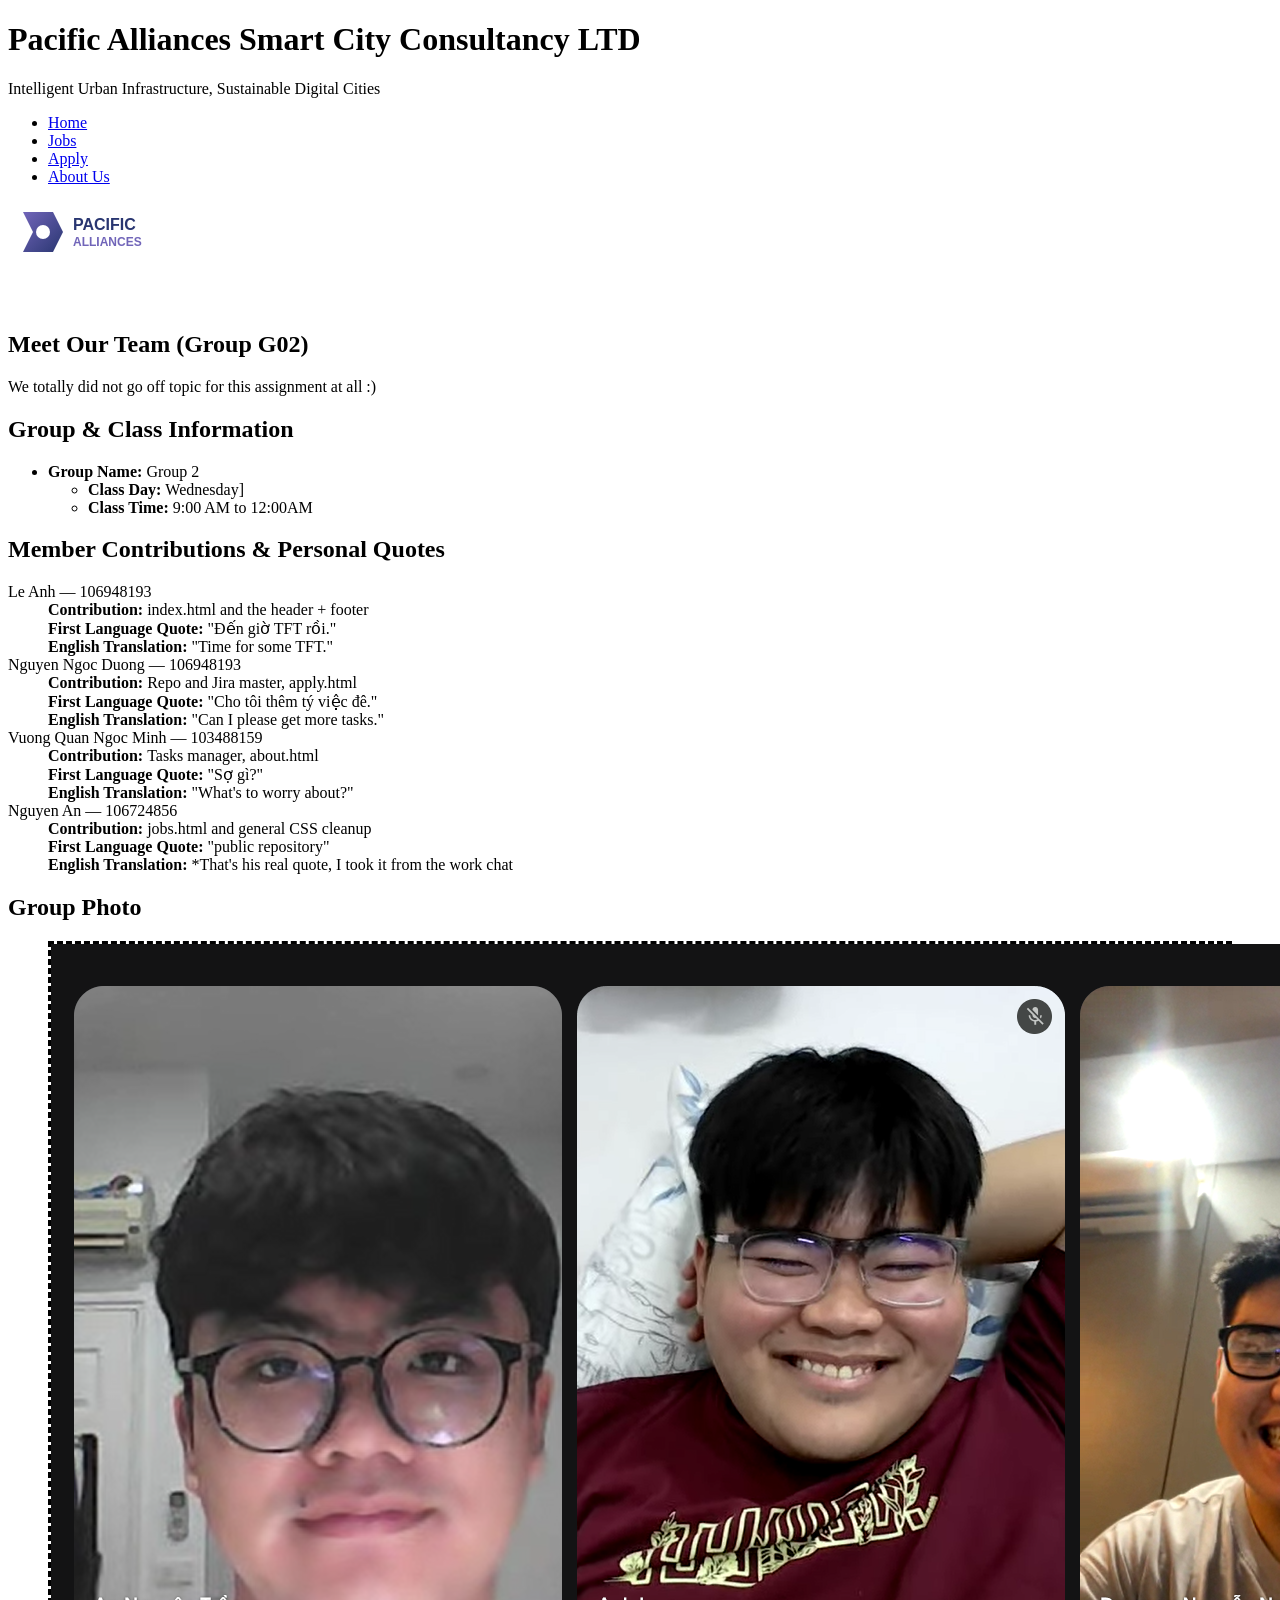
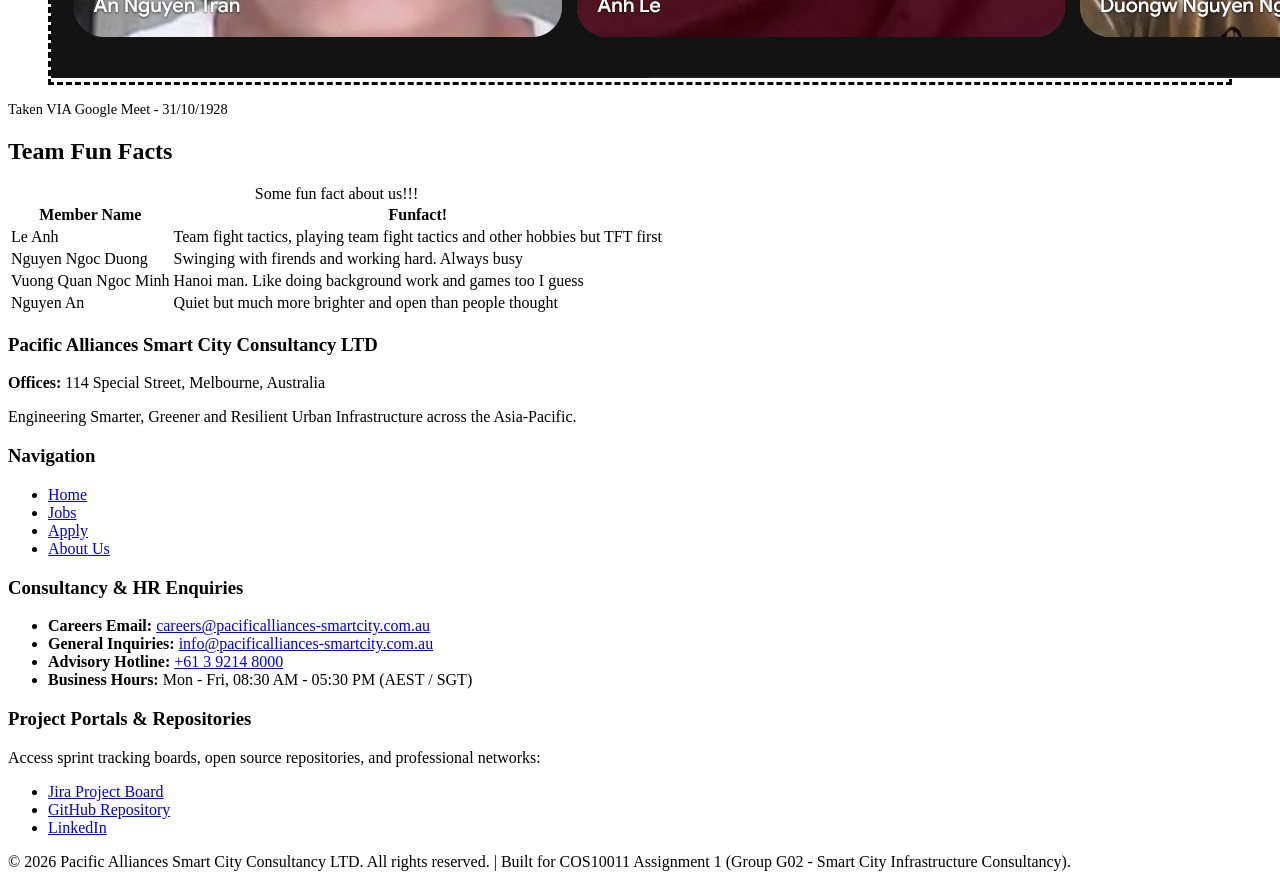
==== commit ecdc041f: "clean things ups" ====
--- a/about.html
+++ b/about.html
@@ -2,117 +2,149 @@
 <html lang="en">
 <head>
   <meta charset="utf-8" />
-  <meta name="description" content="About Us - Group G02" />
-  <meta name="keywords" content="HTML5, CSS, About Us, Team" />
-  <meta name="author" content="103488159" />
-  <title>About Us - Pacific Alliances</title>
-  
-  <link rel="stylesheet" type="text/css" href="style.css">
-  
+  <meta name="description" content="about page for team 2" />
+  <meta name="keywords" content="HTML5, CSS" />
+  <meta name="author" content="103488159"  />
+  <title>About page</title>
+  <!-- embedded css -->
+  <style>
+      .about-page-badge {
+        display: inline-block;
+        background-color: rgba(255, 255, 255, 0.2);
+        color: #FFFFFF;
+        padding: 6px 16px;
+        border-radius: 999px;
+        font-size: 0.88rem;
+        font-weight: 700;
+        letter-spacing: 0.05em;
+        text-transform: uppercase;
+        margin-bottom: 14px;
+        border: 1px solid rgba(255, 255, 255, 0.4);
+      }
+  </style>
+
+  <link rel="stylesheet" type="text/css" href="styles/styles.css">
 </head>
 
 <body>
-
-    <!-- Header -->
+    <!--header taken from index-->
     <header id="main-header" class="site-header">
         <div id="header-container" class="header-container">
+            
             <div id="company-branding" class="branding-box">
                 <h1 id="site-title" class="company-name">Pacific Alliances Smart City Consultancy LTD</h1>
                 <p id="site-tagline" class="company-tagline">Intelligent Urban Infrastructure, Sustainable Digital Cities</p>
             </div>
+
             <nav id="main-navbar" class="site-navbar" aria-label="Main Navigation">
                 <ul id="navbar-menu" class="navbar-list">
-                    <li class="navbar-item"><a class="navbar-link" href="index.html">Home</a></li>
-                    <li class="navbar-item"><a class="navbar-link" href="job.html">Jobs</a></li>
-                    <li class="navbar-item"><a class="navbar-link" href="apply.html">Apply</a></li>
-                    <li class="navbar-item"><a class="navbar-link active" href="about.html">About Us</a></li>
+                    <li class="navbar-item">
+                        <a id="nav-link-home" class="navbar-link active" href="index.html">Home</a>
+                    </li>
+                    <li class="navbar-item">
+                        <a id="nav-link-jobs" class="navbar-link" href="jobs.html">Jobs</a>
+                    </li>
+                    <li class="navbar-item">
+                        <a id="nav-link-apply" class="navbar-link" href="apply.html">Apply</a>
+                    </li>
+                    <li class="navbar-item">
+                        <a id="nav-link-about" class="navbar-link" href="about.html">About Us</a>
+                    </li>
                 </ul>
             </nav>
+
             <div id="header-logo-container" class="logo-box">
                 <a href="index.html" class="logo-link">
-                    <img id="company-logo" class="site-logo" src="images/logo.svg" alt="Logo">
+                    <img id="company-logo" class="site-logo" src="images/logo.svg" alt="Pacific Alliances Smart City Consultancy LTD Logo">
                 </a>
             </div>
+
         </div>
     </header>
 
-    <!-- Main Content -->
+    <!--this page company content generated by gemini-->
     <main id="main-content" class="content-wrapper">
 
-        <!-- INLINE CSS EXAMPLE -->
-        <section class="about-custom-banner" style="border: 2px dashed #9F9BD3;">
-            <h2 class="hero-title" style="font-size: 2rem;">Meet Our Team (Group G02)</h2>
-            <p class="hero-subtitle">Discover the brilliant minds behind our smart city architecture and engineering solutions.</p>
-        </section>
-
-        <!-- 1. Group Name and Class Day/Time (Nested List) -->
-        <section class="overview-section content-box" style="margin-bottom: 30px;">
+        <section class="about-custom-banner">
+            <span class="about-page-badge">Group G02 Team Profile</span>
+            <h2 class="hero-title">Meet Our Team (Group G02)</h2>
+            <p class="hero-subtitle">We totally did not go off topic for this assignment at all :)</p>
+        </section>
+
+        <section class="overview-section content-box about-section-spacing">
             <h2 class="section-title">Group &amp; Class Information</h2>
-            <ul style="list-style-type: disc; margin-left: 20px; margin-top: 15px;">
-                <li><strong>Group Name:</strong> [Insert Group Name / G02]
-                    <ul style="list-style-type: circle; margin-left: 20px; margin-top: 5px;">
-                        <li><strong>Class Day:</strong> [Insert Class Day, e.g., Wednesday]</li>
-                        <li><strong>Class Time:</strong> [Insert Class Time, e.g., 02:30 PM - 05:30 PM]</li>
+            <ul class="about-list-disc">
+                <li><strong>Group Name: </strong>Group 2
+                    <ul class="about-list-circle">
+                        <li><strong>Class Day: </strong>Wednesday]</li>
+                        <li><strong>Class Time: </strong>9:00 AM to 12:00AM</li>
                     </ul>
                 </li>
             </ul>
         </section>
 
-        <!-- 2 & 3. Member Contributions & Quotes using Definition List with First Language & Translation -->
-        <section class="overview-section content-box" style="margin-bottom: 30px;">
+        <section class="overview-section content-box about-section-spacing">
             <h2 class="section-title">Member Contributions &amp; Personal Quotes</h2>
-            <dl style="margin-top: 15px;">
-                <dt style="font-weight: bold; color: var(--color-dark-blue); font-size: 1.1rem; margin-top: 15px;">[Member 1 Name] — <span class="student-id">[Insert Student ID]</span></dt>
-                <dd style="margin-left: 20px; margin-top: 5px;"><strong>Contribution:</strong> [Insert contribution details]</dd>
-                <dd style="margin-left: 20px; margin-top: 3px;"><strong>First Language Quote:</strong> &ldquo;[Insert quote in first language]&rdquo;</dd>
-                <dd style="margin-left: 20px; margin-top: 3px;"><strong>English Translation:</strong> &ldquo;[Insert English translation]&rdquo;</dd>
-
-                <dt style="font-weight: bold; color: var(--color-dark-blue); font-size: 1.1rem; margin-top: 15px;">[Member 2 Name] — <span class="student-id">[Insert Student ID]</span></dt>
-                <dd style="margin-left: 20px; margin-top: 5px;"><strong>Contribution:</strong> [Insert contribution details]</dd>
-                <dd style="margin-left: 20px; margin-top: 3px;"><strong>First Language Quote:</strong> &ldquo;[Insert quote in first language]&rdquo;</dd>
-                <dd style="margin-left: 20px; margin-top: 3px;"><strong>English Translation:</strong> &ldquo;[Insert English translation]&rdquo;</dd>
+            <dl class="about-dl">
+                <dt class="member-dt">Le Anh — <span class="student-id">106948193</span></dt>
+                <dd class="member-dd"><strong>Contribution: </strong>index.html and the header + footer</dd>
+                <dd class="member-dd"><strong>First Language Quote: </strong>"Đến giờ TFT rồi."</dd>
+                <dd class="member-dd"><strong>English Translation: </strong>"Time for some TFT."</dd>
+
+                <dt class="member-dt">Nguyen Ngoc Duong — <span class="student-id">106948193</span></dt>
+                <dd class="member-dd"><strong>Contribution: </strong>Repo and Jira master, apply.html</dd>
+                <dd class="member-dd"><strong>First Language Quote: </strong>"Cho tôi thêm tý việc đê."</dd>
+                <dd class="member-dd"><strong>English Translation: </strong>"Can I please get more tasks."</dd>
+                
+                <dt class="member-dt">Vuong Quan Ngoc Minh — <span class="student-id">103488159</span></dt>
+                <dd class="member-dd"><strong>Contribution: </strong>Tasks manager, about.html</dd>
+                <dd class="member-dd"><strong>First Language Quote: </strong>"Sợ gì?"</dd>
+                <dd class="member-dd"><strong>English Translation: </strong>"What's to worry about?"</dd>
+
+                <dt class="member-dt">Nguyen An — <span class="student-id">106724856</span></dt>
+                <dd class="member-dd"><strong>Contribution: </strong>jobs.html and general CSS cleanup</dd>
+                <dd class="member-dd"><strong>First Language Quote: </strong>"public repository"</dd>
+                <dd class="member-dd"><strong>English Translation: </strong>*That's his real quote, I took it from the work chat</dd>
             </dl>
         </section>
 
-        <!-- 4. Group Photo (< 300KB) using <figure> with border styling -->
-        <section class="overview-section content-box" style="margin-bottom: 30px; text-align: center;">
+        <section class="overview-section content-box about-section-spacing about-center-align">
             <h2 class="section-title">Group Photo</h2>
-            <figure class="bordered-figure" style="margin-top: 15px;">
-                <img src="images/group-photo.jpg" alt="Group G02 Team Photo" style="max-width: 100%; height: auto; max-height: 400px; object-fit: cover;" />
-                <figcaption style="margin-top: 10px; font-size: 0.9rem; color: var(--text-secondary);">
-                    Figure: Group G02 Team Members collaborating on the Smart City project (&lt; 300KB).
-                </figcaption>
+            <!--inline css-->
+            <figure class="bordered-figure" style="border-style: dashed;">
+                <img src="images/group.png" alt="Group G02 Team Photo" class="group-photo-img" />
             </figure>
-        </section>
-
-        <!-- 5. Fun Facts Table with Caption, Hex Colours, and Hover Effects -->
-        <section class="overview-section content-box" style="margin-bottom: 30px;">
+            <figcaption style="margin-top: 10px; font-size: 0.9rem; color: var(--text-secondary);">
+                    Taken VIA Google Meet - 31/10/1928
+            </figcaption>
+        </section>
+
+        <section class="overview-section content-box about-section-spacing">
             <h2 class="section-title">Team Fun Facts</h2>
             <table class="fun-facts-table">
-                <caption>Table: Overview of team member personal fun facts, dream jobs, and favorite coding snacks.</caption>
+                <caption>Some fun fact about us!!!</caption>
                 <thead>
                     <tr>
                         <th scope="col">Member Name</th>
-                        <th scope="col">Student ID</th>
-                        <th scope="col">Dream Job</th>
-                        <th scope="col">Coding Snack</th>
-                        <th scope="col">Hometown</th>
+                        <th scope="col">Funfact!</th>
                     </tr>
                 </thead>
                 <tbody>
                     <tr>
-                        <td>[Member 1 Name]</td>
-                        <td><span class="student-id">[Insert ID]</span></td>
-                        <td>[Insert Dream Job]</td>
-                        <td>[Insert Coding Snack]</td>
-                        <td>[Insert Hometown]</td>
-                    </tr>
-                    <tr>
-                        <td>[Member 2 Name]</td>
-                        <td><span class="student-id">[Insert ID]</span></td>
-                        <td>[Insert Dream Job]</td>
-                        <td>[Insert Coding Snack]</td>
-                        <td>[Insert Hometown]</td>
+                        <td>Le Anh</td>
+                        <td>Team fight tactics, playing team fight tactics and other hobbies but TFT first</td>
+                    </tr>
+                    <tr>
+                        <td>Nguyen Ngoc Duong</td>
+                        <td>Swinging with firends and working hard. Always busy</td>
+                    </tr>
+                    <tr>
+                        <td>Vuong Quan Ngoc Minh</td>
+                        <td>Hanoi man. Like doing background work and games too I guess</td>
+                    </tr>
+                    <tr>
+                        <td>Nguyen An</td>
+                        <td>Quiet but much more brighter and open than people thought</td>
                     </tr>
                 </tbody>
             </table>
@@ -120,31 +152,67 @@
 
     </main>
 
-    <!-- Footer -->
+    <!--footer taken from index-->
     <footer id="main-footer" class="site-footer">
         <div id="footer-container" class="footer-layout">
+
             <div id="footer-company-info" class="footer-col company-info-col">
                 <h3 id="footer-company-title" class="footer-heading">Pacific Alliances Smart City Consultancy LTD</h3>
                 <p id="footer-company-address" class="footer-text address-text">
-                    <strong>Offices:</strong> 114 Special Street, Singapore &amp; Melbourne, Australia
+                    <strong>Offices:</strong> 114 Special Street, Melbourne, Australia
                 </p>
-            </div>
+                <p id="footer-company-slogan" class="footer-text slogan-text">
+                    Engineering Smarter, Greener and Resilient Urban Infrastructure across the Asia-Pacific.
+                </p>
+            </div>
+
             <div id="footer-quick-links" class="footer-col quick-links-col">
                 <h3 class="footer-heading">Navigation</h3>
                 <ul id="footer-nav-list" class="footer-links-list">
                     <li class="footer-link-item"><a class="footer-nav-link" href="index.html">Home</a></li>
-                    <li class="footer-link-item"><a class="footer-nav-link" href="job.html">Jobs</a></li>
+                    <li class="footer-link-item"><a class="footer-nav-link" href="jobs.html">Jobs</a></li>
                     <li class="footer-link-item"><a class="footer-nav-link" href="apply.html">Apply</a></li>
                     <li class="footer-link-item"><a class="footer-nav-link" href="about.html">About Us</a></li>
                 </ul>
             </div>
+
+            <div id="footer-contact-info" class="footer-col contacts-col">
+                <h3 class="footer-heading">Consultancy &amp; HR Enquiries</h3>
+                <ul id="footer-contact-list" class="footer-contact-items">
+                    <li class="contact-item">
+                        <strong>Careers Email:</strong> 
+                        <a class="contact-link" href="mailto:careers@pacificalliances-smartcity.com.au">careers@pacificalliances-smartcity.com.au</a>
+                    </li>
+                    <li class="contact-item">
+                        <strong>General Inquiries:</strong> 
+                        <a class="contact-link" href="mailto:info@pacificalliances-smartcity.com.au">info@pacificalliances-smartcity.com.au</a>
+                    </li>
+                    <li class="contact-item">
+                        <strong>Advisory Hotline:</strong> 
+                        <a class="contact-link" href="tel:+61392148000">+61 3 9214 8000</a>
+                    </li>
+                    <li class="contact-item">
+                        <strong>Business Hours:</strong> Mon - Fri, 08:30 AM - 05:30 PM (AEST / SGT)
+                    </li>
+                </ul>
+            </div>
+
+            <div id="footer-social-info" class="footer-col social-col">
+                <h3 class="footer-heading">Project Portals &amp; Repositories</h3>
+                <p class="footer-text">Access sprint tracking boards, open source repositories, and professional networks:</p>
+                <ul id="footer-social-list" class="footer-social-links">
+                    <li class="social-item"><a class="social-link" href="https://student-team-x2fsvdeh.atlassian.net/jira/software/projects/KAN/list?jql=project%20%3D%20KAN%20ORDER%20BY%20cf%5B10019%5D%20ASC" target="_blank" rel="noopener noreferrer">Jira Project Board</a></li>
+                    <li class="social-item"><a class="social-link" href="https://github.com/nduong2668/Apllied-Web" target="_blank" rel="noopener noreferrer">GitHub Repository</a></li>
+                    <li class="social-item"><a class="social-link" href="https://linkedin.com" target="_blank" rel="noopener noreferrer">LinkedIn</a></li>
+                </ul>
+            </div>
+
         </div>
+
         <div id="footer-copyright" class="footer-bottom-bar">
             <p id="copyright-notice" class="copyright-text">
-                &copy; 2026 Pacific Alliances Smart City Consultancy LTD. All rights reserved.
+                &copy; 2026 Pacific Alliances Smart City Consultancy LTD. All rights reserved. | Built for COS10011 Assignment 1 (Group G02 - Smart City Infrastructure Consultancy).
             </p>
         </div>
     </footer>
-
-</body>
-</html>+</body>
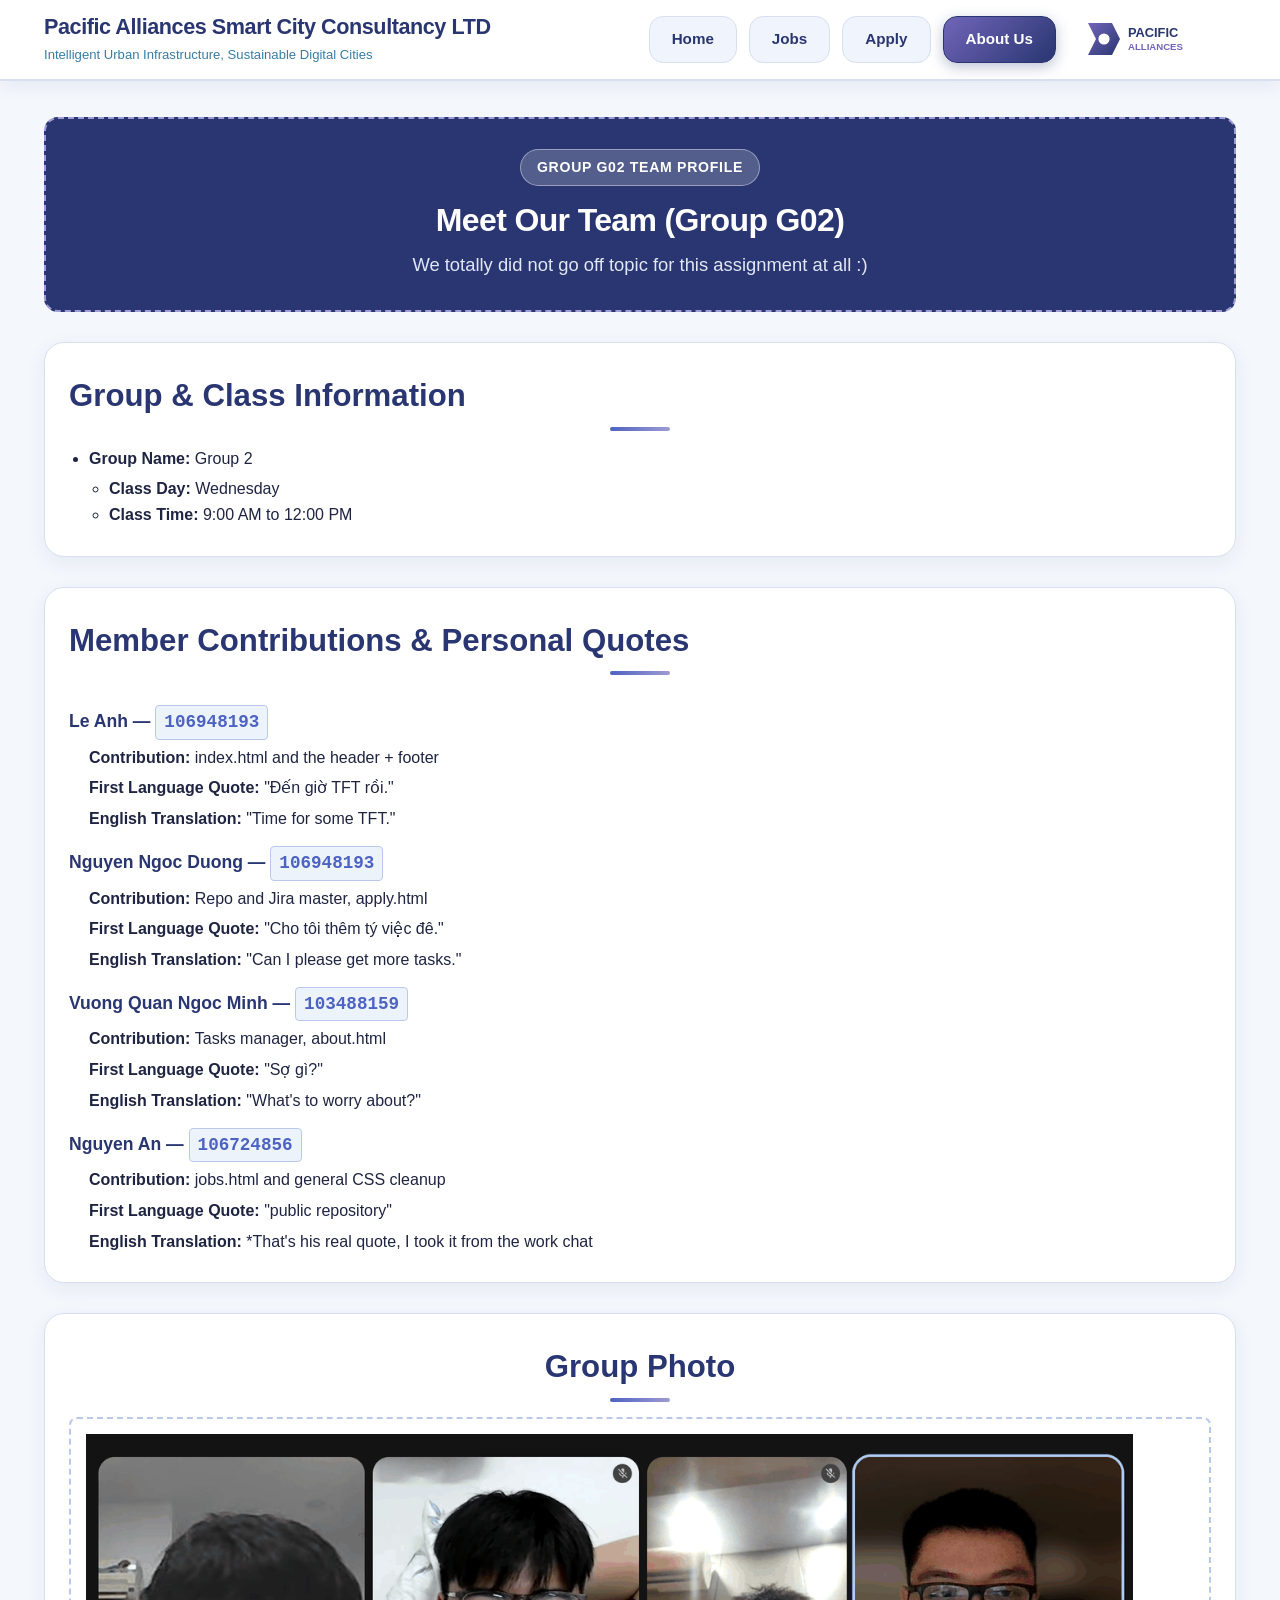
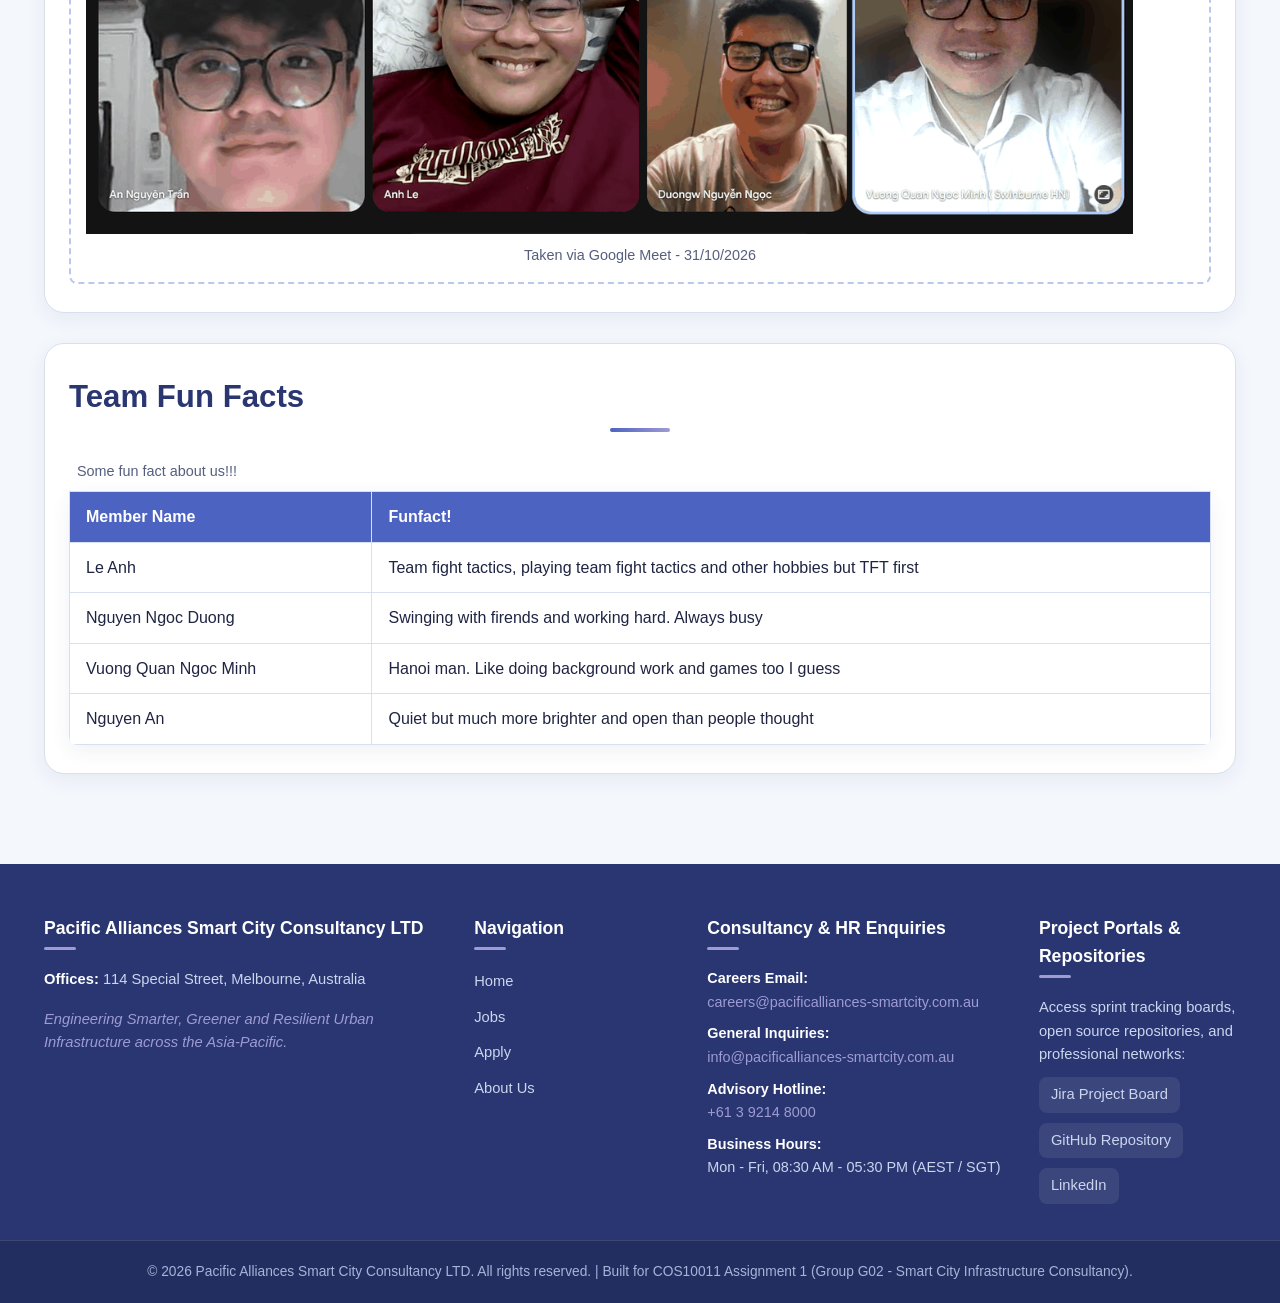
==== commit c7889a8f: "Refine about.html HTML5 semantic structure and compress group.png under 300KB" ====
--- a/about.html
+++ b/about.html
@@ -39,7 +39,7 @@
             <nav id="main-navbar" class="site-navbar" aria-label="Main Navigation">
                 <ul id="navbar-menu" class="navbar-list">
                     <li class="navbar-item">
-                        <a id="nav-link-home" class="navbar-link active" href="index.html">Home</a>
+                        <a id="nav-link-home" class="navbar-link" href="index.html">Home</a>
                     </li>
                     <li class="navbar-item">
                         <a id="nav-link-jobs" class="navbar-link" href="jobs.html">Jobs</a>
@@ -48,7 +48,7 @@
                         <a id="nav-link-apply" class="navbar-link" href="apply.html">Apply</a>
                     </li>
                     <li class="navbar-item">
-                        <a id="nav-link-about" class="navbar-link" href="about.html">About Us</a>
+                        <a id="nav-link-about" class="navbar-link active" href="about.html">About Us</a>
                     </li>
                 </ul>
             </nav>
@@ -76,8 +76,8 @@
             <ul class="about-list-disc">
                 <li><strong>Group Name: </strong>Group 2
                     <ul class="about-list-circle">
-                        <li><strong>Class Day: </strong>Wednesday]</li>
-                        <li><strong>Class Time: </strong>9:00 AM to 12:00AM</li>
+                        <li><strong>Class Day: </strong>Wednesday</li>
+                        <li><strong>Class Time: </strong>9:00 AM to 12:00 PM</li>
                     </ul>
                 </li>
             </ul>
@@ -112,11 +112,11 @@
             <h2 class="section-title">Group Photo</h2>
             <!--inline css-->
             <figure class="bordered-figure" style="border-style: dashed;">
-                <img src="images/group.png" alt="Group G02 Team Photo" class="group-photo-img" />
+                <img src="images/group.png" alt="Group G02 Team Photo" class="group-photo-img">
+                <figcaption style="margin-top: 10px; font-size: 0.9rem; color: var(--text-secondary);">
+                    Taken via Google Meet - 31/10/2026
+                </figcaption>
             </figure>
-            <figcaption style="margin-top: 10px; font-size: 0.9rem; color: var(--text-secondary);">
-                    Taken VIA Google Meet - 31/10/1928
-            </figcaption>
         </section>
 
         <section class="overview-section content-box about-section-spacing">
--- a/styles/styles.css
+++ b/styles/styles.css
@@ -0,0 +1,1266 @@
+/* ==========================================================================
+   ASSIGNMENT 1 - PACIFIC ALLIANCES SOFTWARE COMPANY LTD
+   Main Stylesheet: style.css
+   Color Scheme: Fuji purple, Blue-violet, Kikyo-iroiro, Iris, Hanada, Dark blue
+   ========================================================================== */
+
+/* --------------------------------------------------------------------------
+   1. CSS VARIABLES (DESIGN COLOR PALETTE)
+   -------------------------------------------------------------------------- */
+:root {
+    /* Official design color palette */
+    --color-fuji-purple:  #9F9BD3; /* Fuji purple (sf18) */
+    --color-blue-violet:  #7165B9; /* Blue-violet (sf20) */
+    --color-kikyo-iroiro: #4D63C2; /* Kikyo-iroiro (D18) */
+    --color-iris:         #8048B8; /* Iris (D20) */
+    --color-hanada:       #387DA4; /* Hanada blue (D16) */
+    --color-dark-blue:    #293671; /* Dark blue (DK18) */
+
+    /* Background and neutral text colors */
+    --bg-body:            #F4F7FC; /* Soft slate-blue page background */
+    --bg-surface:         #FFFFFF; /* White card/box background */
+    --bg-box-tint:        #EDF3FB; /* Light blue accent tint for special boxes */
+    --text-primary:       #1E2442; /* Primary body text (deep dark blue) */
+    --text-secondary:     #555E7E; /* Secondary text / descriptions */
+    --text-light:         #8D95B5; /* Muted text / metadata */
+    --border-light:       #D8E0F0; /* Subtle box border */
+    --border-accent:      #BAC9EB; /* Accent border */
+
+    /* Shadows and Border Radii */
+    --radius-sm:          8px;
+    --radius-md:          14px;
+    --radius-lg:          20px;
+    --radius-full:        999px;
+
+    --shadow-card:        0 6px 20px rgba(41, 54, 113, 0.07);
+    --shadow-hover:       0 12px 28px rgba(77, 99, 194, 0.16);
+    --shadow-header:      0 4px 18px rgba(41, 54, 113, 0.08);
+
+    --transition:         all 0.25s cubic-bezier(0.4, 0, 0.2, 1);
+}
+
+/* --------------------------------------------------------------------------
+   2. BASIC RESET & TYPOGRAPHY
+   -------------------------------------------------------------------------- */
+*, *::before, *::after {
+    box-sizing: border-box;
+    margin: 0;
+    padding: 0;
+}
+
+html {
+    scroll-behavior: smooth;
+}
+
+body {
+    font-family: 'Segoe UI', -apple-system, BlinkMacSystemFont, Roboto, Oxygen, Ubuntu, Cantarell, sans-serif;
+    background-color: var(--bg-body);
+    color: var(--text-primary);
+    line-height: 1.6;
+    font-size: 16px;
+    min-height: 100vh;
+    display: flex;
+    flex-direction: column;
+}
+
+a {
+    color: var(--color-kikyo-iroiro);
+    text-decoration: none;
+    transition: var(--transition);
+}
+
+a:hover {
+    color: var(--color-blue-violet);
+}
+
+ul {
+    list-style: none;
+}
+
+img {
+    max-width: 100%;
+    height: auto;
+    display: block;
+}
+
+/* --------------------------------------------------------------------------
+   3. HEADER & NAVIGATION BAR (SHARED ACROSS ALL 4 PAGES)
+   Layout: Company Branding (Left) - 4-Box Menu (Center) - Logo (Right)
+   -------------------------------------------------------------------------- */
+.site-header {
+    background-color: var(--bg-surface);
+    border-bottom: 2px solid var(--border-light);
+    box-shadow: var(--shadow-header);
+    position: sticky;
+    top: 0;
+    z-index: 1000;
+    width: 100%;
+}
+
+.header-container {
+    max-width: 1240px;
+    margin: 0 auto;
+    padding: 14px 24px;
+    display: flex;
+    align-items: center;
+    justify-content: space-between;
+    gap: 20px;
+}
+
+/* Company Branding */
+.branding-box {
+    flex: 1;
+    min-width: 250px;
+}
+
+.company-name {
+    font-size: 1.35rem;
+    font-weight: 800;
+    color: var(--color-dark-blue);
+    line-height: 1.25;
+    letter-spacing: -0.02em;
+}
+
+.company-tagline {
+    font-size: 0.82rem;
+    color: var(--color-hanada);
+    font-weight: 500;
+    margin-top: 3px;
+}
+
+/* 4-Box Navigation Bar as per wireframe: "Header menu (4 box lead to 4 pages)" */
+.site-navbar {
+    display: flex;
+    justify-content: center;
+}
+
+.navbar-list {
+    display: flex;
+    align-items: center;
+    gap: 12px;
+}
+
+.navbar-item {
+    display: inline-block;
+}
+
+/* Navigation Box Items */
+.navbar-link {
+    display: inline-block;
+    padding: 10px 22px;
+    background-color: #F0F4FC;
+    color: var(--color-dark-blue);
+    font-weight: 600;
+    font-size: 0.95rem;
+    border: 1.5px solid var(--border-light);
+    border-radius: var(--radius-md);
+    transition: var(--transition);
+    text-align: center;
+}
+
+/* Hover Effect for Navigation Boxes */
+.navbar-link:hover {
+    background-color: var(--color-fuji-purple);
+    color: #FFFFFF;
+    border-color: var(--color-blue-violet);
+    transform: translateY(-2px);
+    box-shadow: 0 4px 12px rgba(113, 101, 185, 0.25);
+}
+
+/* Active Navigation State */
+.navbar-link.active {
+    background: linear-gradient(135deg, var(--color-blue-violet) 0%, var(--color-dark-blue) 100%);
+    color: #FFFFFF;
+    border-color: var(--color-dark-blue);
+    box-shadow: 0 4px 14px rgba(41, 54, 113, 0.3);
+}
+
+/* Company Logo Container */
+.logo-box {
+    display: flex;
+    align-items: center;
+    justify-content: flex-end;
+}
+
+.site-logo {
+    height: 48px;
+    width: auto;
+    object-fit: contain;
+    transition: var(--transition);
+}
+
+.site-logo:hover {
+    transform: scale(1.04);
+}
+
+/* --------------------------------------------------------------------------
+   4. GENERAL LAYOUT & MAIN CONTENT WRAPPER
+   -------------------------------------------------------------------------- */
+.content-wrapper {
+    flex: 1;
+    max-width: 1240px;
+    width: 100%;
+    margin: 0 auto;
+    padding: 36px 24px 60px;
+}
+
+/* Section Header */
+.section-header {
+    text-align: center;
+    margin-bottom: 34px;
+}
+
+.section-title {
+    font-size: 1.95rem;
+    font-weight: 800;
+    color: var(--color-dark-blue);
+    position: relative;
+    display: inline-block;
+    padding-bottom: 10px;
+}
+
+.section-title::after {
+    content: '';
+    position: absolute;
+    bottom: 0;
+    left: 50%;
+    transform: translateX(-50%);
+    width: 60px;
+    height: 4px;
+    background: linear-gradient(90deg, var(--color-kikyo-iroiro), var(--color-fuji-purple));
+    border-radius: var(--radius-full);
+}
+
+.section-subtitle {
+    font-size: 1.05rem;
+    color: var(--text-secondary);
+    margin-top: 10px;
+}
+
+/* --------------------------------------------------------------------------
+   5. BOX CONTENT STYLING ("Box content should be in boxes like these") + minor adjustment to statbox
+   -------------------------------------------------------------------------- */
+.content-box {
+    background-color: var(--bg-surface);
+    border: 1.5px solid var(--border-light);
+    border-radius: var(--radius-lg);
+    padding: 28px 24px;
+    box-shadow: var(--shadow-card);
+    transition: var(--transition);
+    display: flex;
+    flex-direction: column;
+}
+
+.content-box:hover {
+    transform: translateY(-5px);
+    box-shadow: var(--shadow-hover);
+    border-color: var(--color-fuji-purple);
+}
+
+.content-box.stat-box {
+    text-align: center;
+}
+
+.stat-number {
+    color: var(--color-kikyo-iroiro);
+    font-size: 2rem;
+}
+
+/* --------------------------------------------------------------------------
+   6. HERO BANNER SECTION
+   -------------------------------------------------------------------------- */
+.hero-banner {
+    background-color: var(--color-dark-blue);
+    background-image: 
+        radial-gradient(circle at 18% 22%, rgba(159, 155, 211, 0.28) 0%, transparent 42%),
+        radial-gradient(circle at 82% 78%, rgba(77, 99, 194, 0.32) 0%, transparent 48%),
+        linear-gradient(135deg, var(--color-dark-blue) 0%, var(--color-blue-violet) 70%, var(--color-iris) 100%);
+    background-repeat: no-repeat;
+    background-size: cover;
+    color: #FFFFFF;
+    border-radius: var(--radius-lg);
+    padding: 56px 40px;
+    margin-bottom: 48px;
+    box-shadow: 0 10px 30px rgba(41, 54, 113, 0.22);
+    text-align: center;
+    position: relative;
+    overflow: hidden;
+}
+
+.hero-banner::before {
+    content: '';
+    position: absolute;
+    top: -50%;
+    left: -20%;
+    width: 600px;
+    height: 600px;
+    background: radial-gradient(circle, rgba(159, 155, 211, 0.2) 0%, transparent 70%);
+    pointer-events: none;
+}
+
+.hero-content {
+    max-width: 820px;
+    margin: 0 auto;
+    position: relative;
+    z-index: 1;
+}
+
+.hero-title {
+    font-size: 2.5rem;
+    font-weight: 800;
+    line-height: 1.25;
+    margin-bottom: 18px;
+    letter-spacing: -0.02em;
+    color: #FFFFFF;
+}
+
+.hero-subtitle {
+    font-size: 1.15rem;
+    line-height: 1.65;
+    color: #E2E8F8;
+    margin-bottom: 30px;
+}
+
+.hero-button-group {
+    display: flex;
+    justify-content: center;
+    gap: 16px;
+    flex-wrap: wrap;
+}
+
+/* Action Buttons */
+.action-btn {
+    display: inline-flex;
+    align-items: center;
+    justify-content: center;
+    padding: 13px 28px;
+    font-size: 1rem;
+    font-weight: 700;
+    border-radius: var(--radius-md);
+    transition: var(--transition);
+    cursor: pointer;
+}
+
+.primary-btn {
+    background-color: #FFFFFF;
+    color: var(--color-dark-blue);
+    box-shadow: 0 4px 15px rgba(0, 0, 0, 0.15);
+}
+
+.primary-btn:hover {
+    background-color: var(--color-fuji-purple);
+    color: #FFFFFF;
+    transform: translateY(-2px);
+    box-shadow: 0 6px 20px rgba(0, 0, 0, 0.2);
+}
+
+.secondary-btn {
+    background-color: rgba(255, 255, 255, 0.15);
+    color: #FFFFFF;
+    border: 1.5px solid rgba(255, 255, 255, 0.5);
+    backdrop-filter: blur(8px);
+}
+
+.secondary-btn:hover {
+    background-color: #FFFFFF;
+    color: var(--color-dark-blue);
+    transform: translateY(-2px);
+}
+
+/* --------------------------------------------------------------------------
+   7. COMPANY OVERVIEW SECTION (WHO WE ARE)
+   -------------------------------------------------------------------------- */
+.overview-section {
+    margin-bottom: 56px;
+}
+
+.intro-cards-container {
+    display: grid;
+    grid-template-columns: repeat(auto-fit, minmax(300px, 1fr));
+    gap: 24px;
+}
+
+.intro-card {
+    background: linear-gradient(180deg, #FFFFFF 0%, var(--bg-box-tint) 100%);
+    border-left: 5px solid var(--color-kikyo-iroiro);
+}
+
+.box-title {
+    font-size: 1.3rem;
+    font-weight: 700;
+    color: var(--color-dark-blue);
+    margin-bottom: 12px;
+}
+
+.box-text {
+    color: var(--text-secondary);
+    font-size: 0.98rem;
+    line-height: 1.6;
+}
+
+/* --------------------------------------------------------------------------
+   8. PERKS & BENEFITS (WHY JOIN US - BOX GRID)
+   -------------------------------------------------------------------------- */
+.perks-section {
+    margin-bottom: 56px;
+}
+
+.boxes-grid-container {
+    display: grid;
+    grid-template-columns: repeat(auto-fit, minmax(320px, 1fr));
+    gap: 24px;
+}
+
+.perk-item {
+    position: relative;
+    padding-top: 32px;
+}
+
+.box-badge {
+    position: absolute;
+    top: 20px;
+    right: 20px;
+    background-color: var(--bg-box-tint);
+    color: var(--color-kikyo-iroiro);
+    font-weight: 800;
+    font-size: 0.85rem;
+    padding: 4px 10px;
+    border-radius: var(--radius-sm);
+    border: 1px solid var(--border-light);
+}
+
+.box-description {
+    color: var(--text-secondary);
+    font-size: 0.96rem;
+    line-height: 1.6;
+    margin-top: 6px;
+}
+
+/* --------------------------------------------------------------------------
+   9. FEATURED JOB OPENINGS (JOB PREVIEW CARDS)
+   -------------------------------------------------------------------------- */
+.featured-jobs-container {
+    margin-bottom: 56px;
+}
+
+.jobs-cards-grid {
+    display: grid;
+    grid-template-columns: repeat(auto-fit, minmax(310px, 1fr));
+    gap: 24px;
+}
+
+.job-preview-card {
+    background: #FFFFFF;
+    border: 1.5px solid var(--border-light);
+    display: flex;
+    flex-direction: column;
+    justify-content: space-between;
+}
+
+.job-tag {
+    align-self: flex-start;
+    padding: 4px 12px;
+    font-size: 0.8rem;
+    font-weight: 700;
+    border-radius: var(--radius-full);
+    margin-bottom: 14px;
+    text-transform: uppercase;
+    letter-spacing: 0.04em;
+}
+
+.job-tag.full-time {
+    background-color: #E8F5E9;
+    color: #2E7D32;
+    border: 1px solid #C8E6C9;
+}
+
+.job-role-title {
+    font-size: 1.25rem;
+    font-weight: 700;
+    color: var(--color-dark-blue);
+    margin-bottom: 8px;
+}
+
+.job-department,
+.job-location {
+    font-size: 0.9rem;
+    color: var(--color-hanada);
+    font-weight: 600;
+    margin-bottom: 4px;
+}
+
+.job-brief {
+    color: var(--text-secondary);
+    font-size: 0.95rem;
+    line-height: 1.55;
+    margin: 14px 0 20px;
+    flex-grow: 1;
+}
+
+.card-link {
+    display: inline-flex;
+    align-items: center;
+    font-weight: 700;
+    font-size: 0.95rem;
+    color: var(--color-kikyo-iroiro);
+    margin-top: auto;
+}
+
+.card-link:hover {
+    color: var(--color-blue-violet);
+    transform: translateX(4px);
+}
+
+.section-footer-action {
+    text-align: center;
+    margin-top: 32px;
+}
+
+.text-link-btn {
+    display: inline-block;
+    padding: 12px 28px;
+    background-color: var(--bg-surface);
+    color: var(--color-dark-blue);
+    border: 2px solid var(--color-kikyo-iroiro);
+    font-weight: 700;
+    border-radius: var(--radius-md);
+}
+
+.text-link-btn:hover {
+    background-color: var(--color-kikyo-iroiro);
+    color: #FFFFFF;
+}
+
+/* --------------------------------------------------------------------------
+   10. RECRUITMENT PROCESS (4-STEP APPLICATION)
+   -------------------------------------------------------------------------- */
+.recruitment-process-section {
+    margin-bottom: 56px;
+}
+
+.process-steps-grid {
+    display: grid;
+    grid-template-columns: repeat(auto-fit, minmax(240px, 1fr));
+    gap: 20px;
+}
+
+.process-step-box {
+    text-align: center;
+    background-color: #FFFFFF;
+    position: relative;
+}
+
+.step-number {
+    display: inline-block;
+    background: linear-gradient(135deg, var(--color-kikyo-iroiro), var(--color-blue-violet));
+    color: #FFFFFF;
+    font-size: 0.85rem;
+    font-weight: 800;
+    padding: 6px 16px;
+    border-radius: var(--radius-full);
+    margin: 0 auto 16px;
+}
+
+.step-title {
+    font-size: 1.15rem;
+    font-weight: 700;
+    color: var(--color-dark-blue);
+    margin-bottom: 10px;
+}
+
+.step-text {
+    font-size: 0.92rem;
+    color: var(--text-secondary);
+    line-height: 1.55;
+}
+
+.inline-link {
+    color: var(--color-kikyo-iroiro);
+    font-weight: 600;
+    text-decoration: underline;
+}
+
+.inline-link:hover {
+    color: var(--color-blue-violet);
+}
+
+/* --------------------------------------------------------------------------
+   11. CALL TO ACTION SECTION (CTA BANNER BOX)
+   -------------------------------------------------------------------------- */
+.cta-banner-section {
+    margin-bottom: 20px;
+}
+
+.cta-card-box {
+    background: linear-gradient(135deg, var(--bg-box-tint) 0%, #FFFFFF 100%);
+    border: 2px solid var(--color-fuji-purple);
+    text-align: center;
+    padding: 44px 30px;
+}
+
+.cta-title {
+    font-size: 2rem;
+    font-weight: 800;
+    color: var(--color-dark-blue);
+    margin-bottom: 12px;
+}
+
+.cta-text {
+    font-size: 1.05rem;
+    color: var(--text-secondary);
+    max-width: 650px;
+    margin: 0 auto 26px;
+}
+
+.cta-button-group {
+    display: flex;
+    justify-content: center;
+    gap: 16px;
+    flex-wrap: wrap;
+}
+
+.cta-button-group .primary-btn {
+    background: linear-gradient(135deg, var(--color-blue-violet) 0%, var(--color-dark-blue) 100%);
+    color: #FFFFFF;
+}
+
+.cta-button-group .primary-btn:hover {
+    background: linear-gradient(135deg, var(--color-iris) 0%, var(--color-blue-violet) 100%);
+}
+
+.cta-button-group .secondary-btn {
+    background-color: #FFFFFF;
+    color: var(--color-dark-blue);
+    border: 1.5px solid var(--border-accent);
+}
+
+.cta-button-group .secondary-btn:hover {
+    background-color: var(--bg-box-tint);
+    border-color: var(--color-kikyo-iroiro);
+}
+
+/* --------------------------------------------------------------------------
+   12. FOOTER (AS PER WIREFRAME: "Footer - General information - contacts - etc")
+   -------------------------------------------------------------------------- */
+.site-footer {
+    background-color: var(--color-dark-blue);
+    color: #E2E7F5;
+    margin-top: auto;
+    width: 100%;
+}
+
+.footer-layout {
+    max-width: 1240px;
+    margin: 0 auto;
+    padding: 50px 24px 36px;
+    display: grid;
+    grid-template-columns: 2fr 1fr 1.5fr 1fr;
+    gap: 36px;
+}
+
+.footer-col {
+    display: flex;
+    flex-direction: column;
+}
+
+.footer-heading {
+    font-size: 1.1rem;
+    font-weight: 700;
+    color: #FFFFFF;
+    margin-bottom: 18px;
+    position: relative;
+    padding-bottom: 8px;
+}
+
+.footer-heading::after {
+    content: '';
+    position: absolute;
+    bottom: 0;
+    left: 0;
+    width: 32px;
+    height: 3px;
+    background-color: var(--color-fuji-purple);
+    border-radius: var(--radius-full);
+}
+
+.footer-text {
+    font-size: 0.92rem;
+    color: #CCD5EE;
+    line-height: 1.6;
+    margin-bottom: 10px;
+}
+
+.company-info-col .address-text strong {
+    color: #FFFFFF;
+}
+
+.company-info-col .slogan-text {
+    margin-top: 6px;
+    font-style: italic;
+    color: var(--color-fuji-purple);
+}
+
+/* Quick Links Column */
+.footer-links-list,
+.footer-contact-items,
+.footer-social-links {
+    display: flex;
+    flex-direction: column;
+    gap: 10px;
+}
+
+.footer-nav-link {
+    color: #CCD5EE;
+    font-size: 0.92rem;
+    display: inline-block;
+    transition: var(--transition);
+}
+
+.footer-nav-link:hover {
+    color: #FFFFFF;
+    transform: translateX(4px);
+}
+
+/* Contacts Column */
+.contact-item {
+    font-size: 0.9rem;
+    color: #CCD5EE;
+    line-height: 1.5;
+}
+
+.contact-item strong {
+    color: #FFFFFF;
+    display: block;
+    margin-bottom: 2px;
+}
+
+.contact-link {
+    color: var(--color-fuji-purple);
+}
+
+.contact-link:hover {
+    color: #FFFFFF;
+    text-decoration: underline;
+}
+
+/* Social Media Links */
+.social-link {
+    display: inline-flex;
+    align-items: center;
+    gap: 8px;
+    color: #CCD5EE;
+    font-size: 0.92rem;
+    padding: 6px 12px;
+    background-color: rgba(255, 255, 255, 0.08);
+    border-radius: var(--radius-sm);
+    width: fit-content;
+}
+
+.social-link:hover {
+    background-color: var(--color-kikyo-iroiro);
+    color: #FFFFFF;
+}
+
+/* Copyright Bottom Bar */
+.footer-bottom-bar {
+    border-top: 1px solid rgba(255, 255, 255, 0.12);
+    padding: 20px 24px;
+    text-align: center;
+    background-color: rgba(0, 0, 0, 0.15);
+}
+
+.copyright-text {
+    font-size: 0.86rem;
+    color: #A6B4DA;
+}
+
+/* --------------------------------------------------------------------------
+   13. RESPONSIVE DESIGN (TABLET & MOBILE)
+   -------------------------------------------------------------------------- */
+
+/* Tablet view (max-width: 1024px) */
+@media (max-width: 1024px) {
+    .header-container {
+        flex-wrap: wrap;
+        justify-content: space-between;
+    }
+
+    .site-navbar {
+        order: 3;
+        width: 100%;
+        margin-top: 10px;
+    }
+
+    .navbar-list {
+        width: 100%;
+        justify-content: space-between;
+    }
+
+    .navbar-link {
+        flex: 1;
+        padding: 9px 12px;
+        font-size: 0.9rem;
+    }
+
+    .footer-layout {
+        grid-template-columns: 1fr 1fr;
+        gap: 30px;
+    }
+}
+
+/* Mobile view (max-width: 768px) */
+@media (max-width: 768px) {
+    .header-container {
+        flex-direction: column;
+        align-items: flex-start;
+        gap: 14px;
+        padding: 14px 18px;
+    }
+
+    .logo-box {
+        position: absolute;
+        top: 14px;
+        right: 18px;
+    }
+
+    .site-logo {
+        height: 38px;
+    }
+
+    .company-name {
+        font-size: 1.15rem;
+        padding-right: 60px;
+    }
+
+    .company-tagline {
+        font-size: 0.78rem;
+    }
+
+    .site-navbar {
+        width: 100%;
+    }
+
+    .navbar-list {
+        display: grid;
+        grid-template-columns: 1fr 1fr;
+        gap: 8px;
+        width: 100%;
+    }
+
+    .navbar-link {
+        width: 100%;
+        padding: 8px 10px;
+        font-size: 0.88rem;
+    }
+
+    .hero-banner {
+        padding: 36px 20px;
+    }
+
+    .hero-title {
+        font-size: 1.75rem;
+    }
+
+    .hero-subtitle {
+        font-size: 0.98rem;
+    }
+
+    .hero-button-group {
+        flex-direction: column;
+    }
+
+    .action-btn {
+        width: 100%;
+    }
+
+    .section-title {
+        font-size: 1.55rem;
+    }
+
+    .boxes-grid-container,
+    .intro-cards-container,
+    .jobs-cards-grid,
+    .process-steps-grid {
+        grid-template-columns: 1fr;
+    }
+
+    .footer-layout {
+        grid-template-columns: 1fr;
+        gap: 28px;
+        padding: 36px 18px 24px;
+    }
+}
+
+/* --------------------------------------------------------------------------
+   14. FORM STYLING (JOB APPLICATION FORM - APPLY.HTML)
+   -------------------------------------------------------------------------- */
+.form-card-box {
+    max-width: 860px;
+    margin: 0 auto 40px;
+    padding: 36px 32px;
+}
+
+.form-group {
+    margin-bottom: 20px;
+}
+
+.form-row {
+    display: flex;
+    gap: 18px;
+    flex-wrap: wrap;
+}
+
+.form-col {
+    flex: 1;
+    min-width: 220px;
+    margin-bottom: 20px;
+}
+
+.form-label {
+    display: block;
+    font-weight: 700;
+    color: var(--color-dark-blue);
+    font-size: 0.95rem;
+    margin-bottom: 7px;
+}
+
+.form-control {
+    width: 100%;
+    padding: 12px 14px;
+    border: 1.5px solid var(--border-light);
+    border-radius: var(--radius-sm);
+    font-size: 0.95rem;
+    font-family: inherit;
+    color: var(--text-primary);
+    background-color: #FFFFFF;
+    transition: var(--transition);
+}
+
+.form-control:focus {
+    outline: none;
+    border-color: var(--color-kikyo-iroiro);
+    box-shadow: 0 0 0 3px rgba(77, 99, 194, 0.18);
+}
+
+.form-select {
+    cursor: pointer;
+    appearance: auto;
+}
+
+.form-textarea {
+    resize: vertical;
+    min-height: 110px;
+}
+
+.form-fieldset {
+    border: 1.5px solid var(--border-light);
+    border-radius: var(--radius-md);
+    padding: 16px 20px 18px;
+    margin-bottom: 22px;
+    background-color: #FAFCFF;
+}
+
+.form-legend {
+    font-weight: 700;
+    color: var(--color-dark-blue);
+    padding: 0 10px;
+    font-size: 0.95rem;
+}
+
+.radio-options-group,
+.checkbox-options-group {
+    display: flex;
+    gap: 20px;
+    flex-wrap: wrap;
+    margin-top: 8px;
+}
+
+.radio-option-label,
+.checkbox-option-label {
+    display: inline-flex;
+    align-items: center;
+    gap: 7px;
+    cursor: pointer;
+    font-size: 0.95rem;
+    color: var(--text-primary);
+}
+
+.form-actions-box {
+    margin-top: 28px;
+    text-align: center;
+}
+
+.submit-btn {
+    background: linear-gradient(135deg, var(--color-blue-violet) 0%, var(--color-dark-blue) 100%);
+    color: #FFFFFF;
+    border: none;
+    min-width: 180px;
+    cursor: pointer;
+    font-size: 1.05rem;
+    padding: 14px 36px;
+}
+
+.submit-btn:hover {
+    background: linear-gradient(135deg, var(--color-iris) 0%, var(--color-blue-violet) 100%);
+    box-shadow: var(--shadow-hover);
+    transform: translateY(-2px);
+}
+/* --------------------------------------------------------------------------
+   15. STYLING (JOB POSITIONS AVAILABLE PAGE - JOB.HTML)
+   -------------------------------------------------------------------------- */
+.jobs-page #main-content {
+    overflow: hidden;
+}
+.job-listing {
+    margin-bottom: 28px;
+    scroll-margin-top: 100px; 
+}
+
+.job-card {
+    padding: 32px 30px;
+}
+
+.job-header {
+    display: flex;
+    justify-content: space-between;
+    align-items: center;
+    flex-wrap: wrap;
+    gap: 10px;
+    padding-bottom: 14px;
+    margin-bottom: 16px;
+    border-bottom: 2px solid var(--border-light);
+}
+
+.job-header .job-title {
+    font-size: 1.6rem;
+    font-weight: 800;
+    margin-bottom: 0;
+}
+
+.job-header .job-ref {
+    position: static;
+    border-radius: var(--radius-full);
+    font-weight: 600;
+    padding: 5px 14px;
+}
+
+.job-header .job-ref strong {
+    color: var(--color-dark-blue);
+    letter-spacing: 0.04em;
+}
+
+.job-summary {
+    color: var(--text-secondary);
+    margin-bottom: 16px;
+    font-size: 0.98rem;
+    line-height: 1.6;
+}
+
+.job-subtitle {
+    font-size: 1.15rem;
+    font-weight: 700;
+    color: var(--color-hanada);
+    margin: 22px 0 10px;
+}
+
+.job-subheading {
+    font-size: 1rem;
+    font-weight: 700;
+    color: var(--color-kikyo-iroiro);
+    margin: 14px 0 6px;
+}
+
+.job-details-grid {
+    display: grid;
+    grid-template-columns: 140px 1fr;
+    gap: 8px 16px;
+    background-color: var(--bg-box-tint);
+    border-left: 5px solid var(--color-kikyo-iroiro);
+    border-radius: var(--radius-md);
+    padding: 16px 20px;
+}
+
+.job-details-grid dt {
+    font-weight: 700;
+    color: var(--color-dark-blue);
+}
+
+.job-details-grid dd {
+    color: var(--text-secondary);
+    margin: 0;
+}
+
+.job-list {
+    list-style: disc;
+    padding-left: 22px;
+    color: var(--text-secondary);
+}
+
+.job-list li,
+.job-order-list li {
+    margin-bottom: 7px;
+    line-height: 1.55;
+}
+
+.job-aside {
+    text-align: left;
+    padding: 28px 30px;
+    margin-top: 28px;
+}
+
+.job-aside-title {
+    font-size: 1.4rem;
+    margin-bottom: 12px;
+}
+
+.job-order-list {
+    list-style: decimal;
+    padding-left: 22px;
+    color: var(--text-secondary);
+}
+
+.job-aside a {
+    font-weight: 600;
+    text-decoration: underline;
+}
+
+.job-note {
+    margin-top: 12px;
+}
+
+.job-note small {
+    color: var(--text-light);
+}
+
+@media (max-width: 768px) {
+    .job-details-grid {
+        grid-template-columns: 1fr;
+        gap: 2px;
+    }
+    .job-details-grid dd {
+        margin-bottom: 8px;
+    }
+}
+
+/*16. about page styling */
+.about-custom-banner {
+    border: 2px dashed #9F9BD3;
+    background-color: #293671;
+    color: #FFFFFF;
+    padding: 30px;
+    border-radius: 14px;
+    margin-bottom: 30px;
+    text-align: center;
+}
+
+.about-custom-banner .hero-title {
+    font-size: 2rem;
+    color: #FFFFFF;
+    margin-bottom: 10px;
+}
+
+.about-custom-banner .hero-subtitle {
+    color: #E2E8F8;
+    margin-bottom: 0;
+}
+
+.about-section-spacing {
+    margin-bottom: 30px;
+}
+
+.about-center-align {
+    text-align: center;
+}
+
+.about-list-disc {
+    list-style-type: disc;
+    margin-left: 20px;
+    margin-top: 15px;
+}
+
+.about-list-circle {
+    list-style-type: circle;
+    margin-left: 20px;
+    margin-top: 5px;
+}
+
+.about-dl {
+    margin-top: 15px;
+}
+
+.member-dt {
+    font-weight: bold;
+    color: var(--color-dark-blue);
+    font-size: 1.1rem;
+    margin-top: 15px;
+}
+
+.member-dd {
+    margin-left: 20px;
+    margin-top: 5px;
+}
+
+.student-id {
+    display: inline-block;
+    background-color: #EDF3FB;
+    color: #4D63C2;
+    padding: 2px 8px;
+    border-radius: 4px;
+    font-family: monospace;
+    font-weight: bold;
+    border: 1px solid #BAC9EB;
+}
+
+.bordered-figure {
+    border: 2px solid #BAC9EB;
+    padding: 15px;
+    border-radius: 8px;
+    background-color: #FFFFFF;
+    display: inline-block;
+    margin-top: 15px;
+}
+
+.group-photo-img {
+    max-width: 100%;
+    height: auto;
+    max-height: 400px;
+    object-fit: cover;
+}
+
+.fun-facts-table {
+    width: 100%;
+    border-collapse: collapse;
+    margin-top: 20px;
+    background-color: #FFFFFF;
+    border-radius: 8px;
+    overflow: hidden;
+    box-shadow: 0 6px 20px rgba(41, 54, 113, 0.07);
+}
+
+.fun-facts-table caption {
+    padding: 8px;
+    font-size: 0.9rem;
+    color: var(--text-secondary);
+    text-align: left;
+}
+
+.fun-facts-table th {
+    background-color: #4D63C2;
+    color: #FFFFFF;
+    padding: 12px 16px;
+    border: 1px solid #D8E0F0;
+    text-align: left;
+}
+
+.fun-facts-table td {
+    padding: 12px 16px;
+    border: 1px solid #D8E0F0;
+}
+
+.fun-facts-table tbody tr {
+    transition: background-color 0.2s ease;
+}
+
+.fun-facts-table tbody tr:hover {
+    background-color: #EDF3FB;
+}
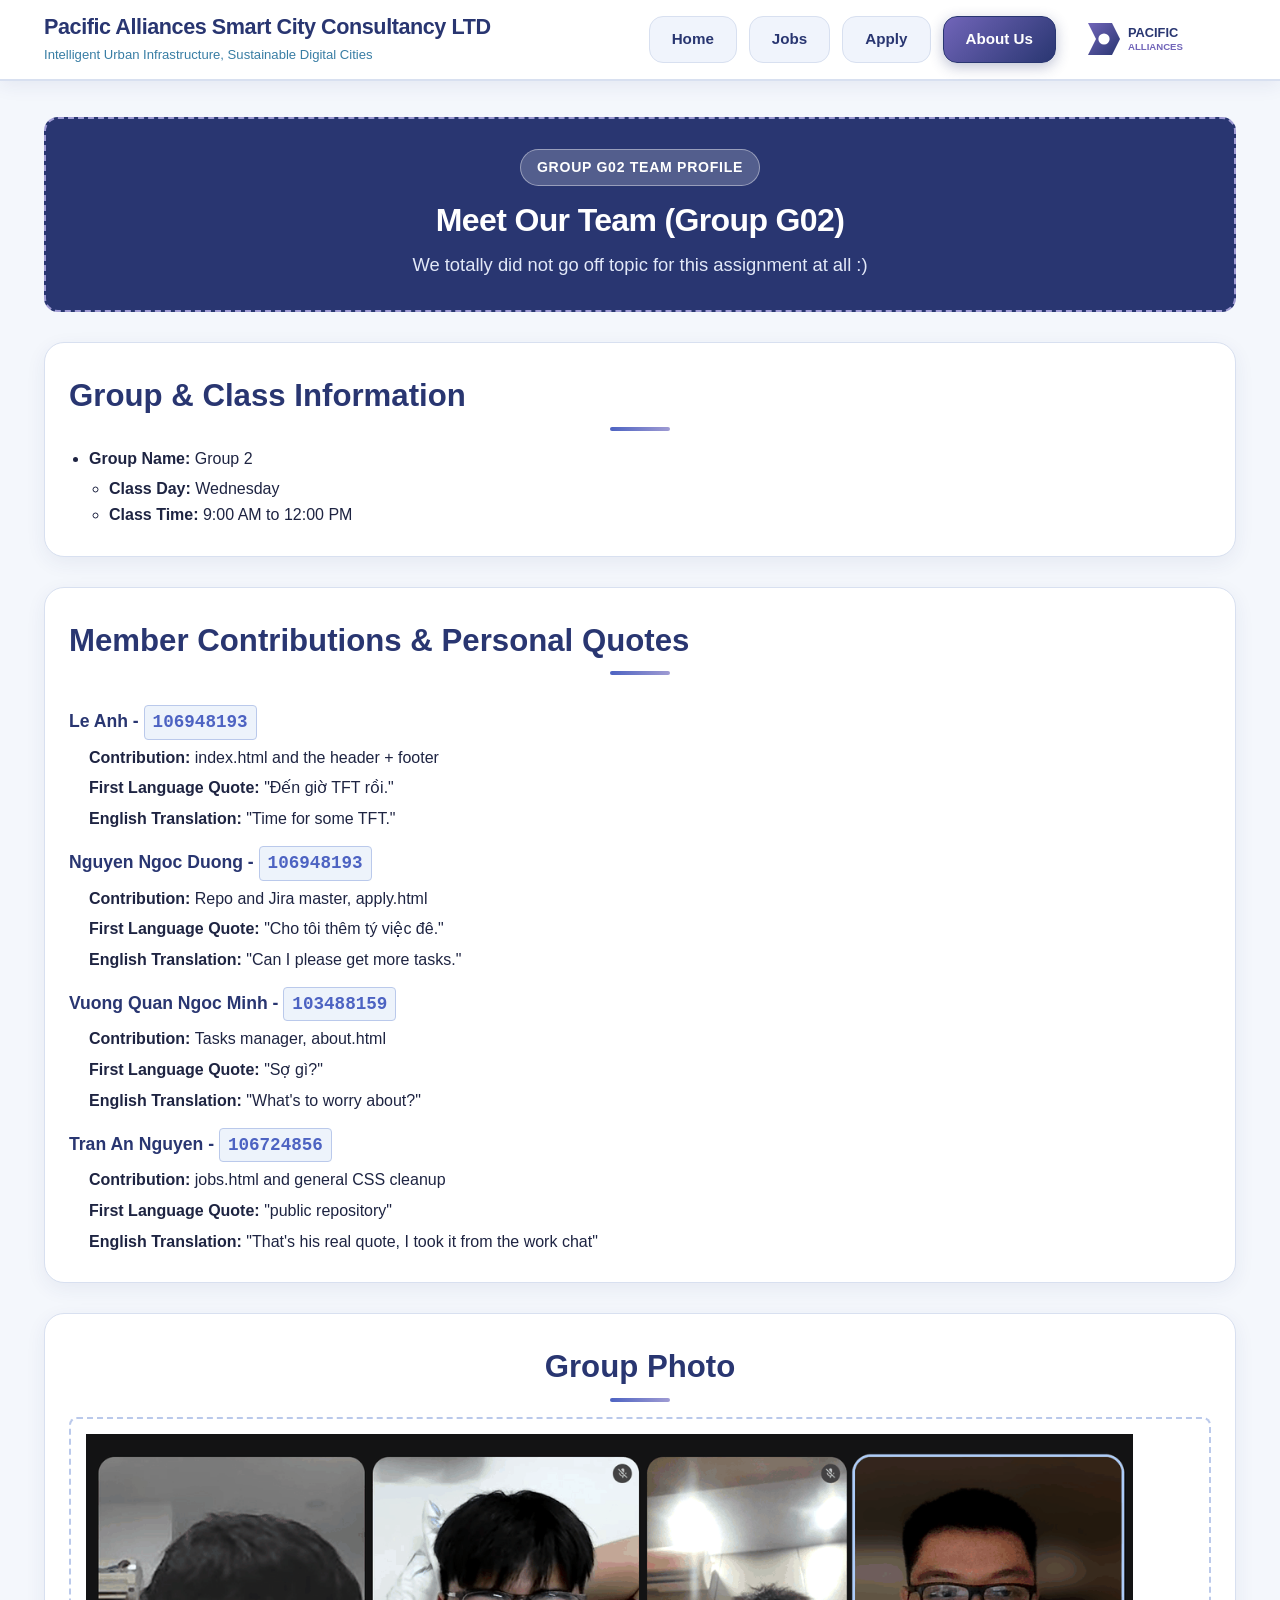
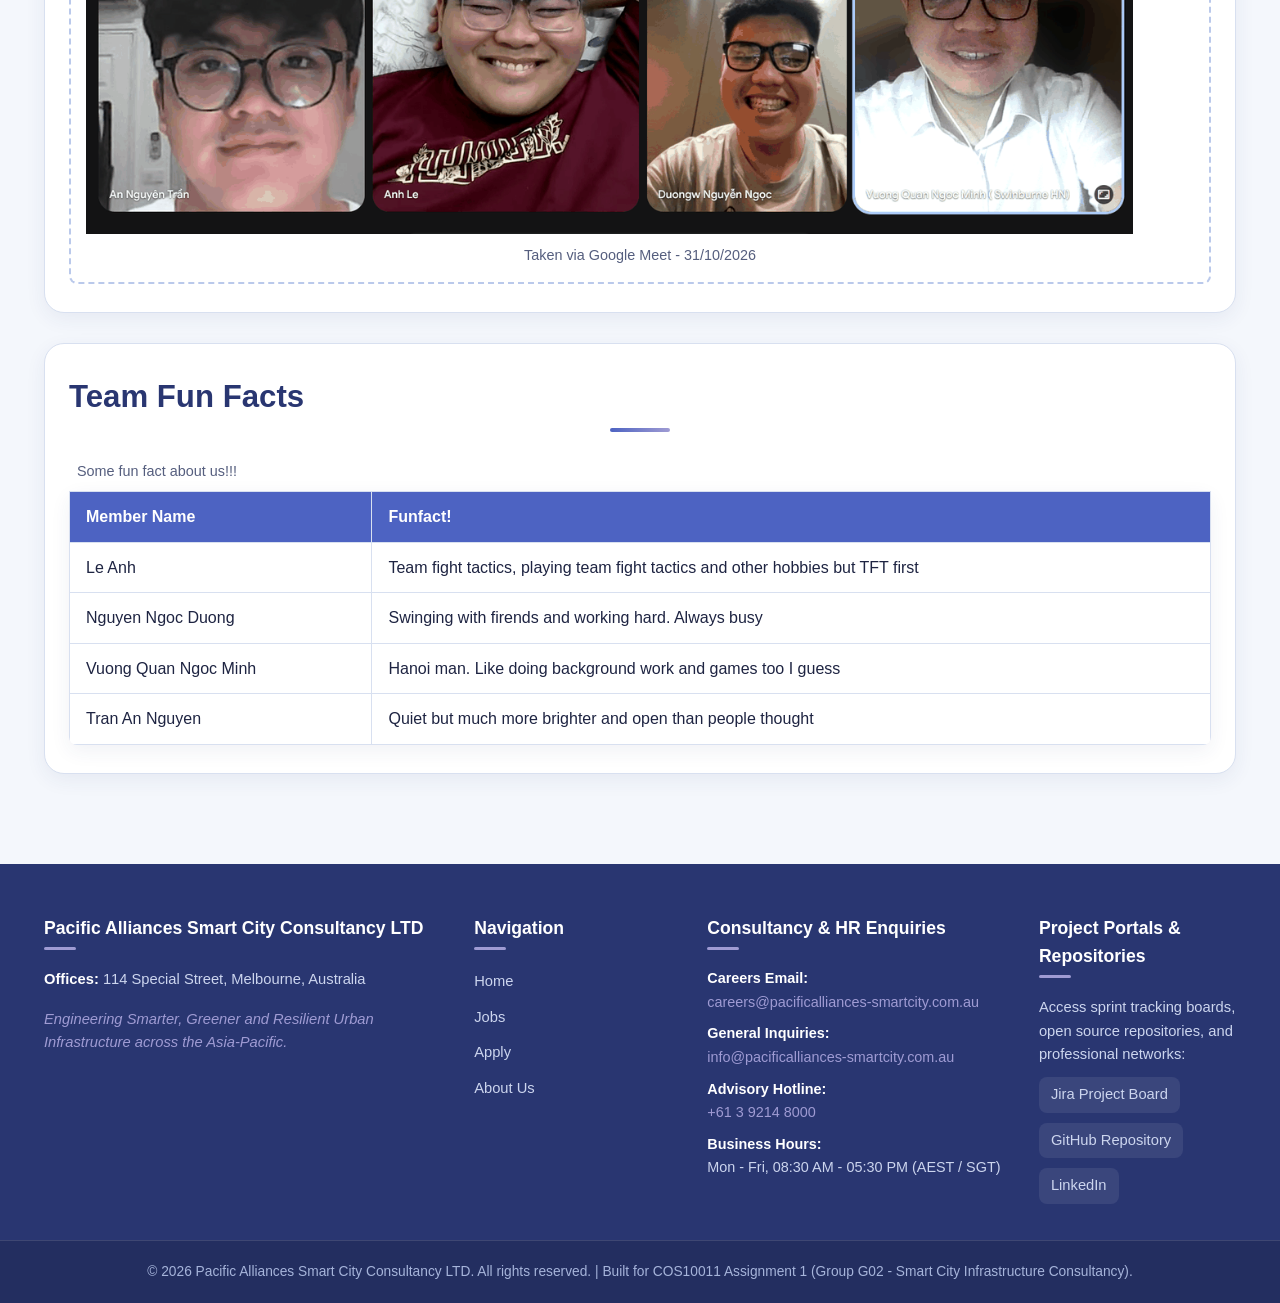
==== commit f1fbe5b5: "edit hyphen and personal details" ====
--- a/about.html
+++ b/about.html
@@ -1,11 +1,11 @@
-﻿<!DOCTYPE html>
+<!DOCTYPE html>
 <html lang="en">
 <head>
   <meta charset="utf-8" />
   <meta name="description" content="about page for team 2" />
   <meta name="keywords" content="HTML5, CSS" />
   <meta name="author" content="103488159"  />
-  <title>About page</title>
+  <title>About Us - Pacific Alliances Smart City Consultancy LTD</title>
   <!-- embedded css -->
   <style>
       .about-page-badge {
@@ -39,10 +39,10 @@
             <nav id="main-navbar" class="site-navbar" aria-label="Main Navigation">
                 <ul id="navbar-menu" class="navbar-list">
                     <li class="navbar-item">
-                        <a id="nav-link-home" class="navbar-link" href="index.html">Home</a>
-                    </li>
-                    <li class="navbar-item">
-                        <a id="nav-link-jobs" class="navbar-link" href="jobs.html">Jobs</a>
+                        <a id="nav-link-home" class="navbar-link" href="index.php">Home</a>
+                    </li>
+                    <li class="navbar-item">
+                        <a id="nav-link-jobs" class="navbar-link" href="jobs.php">Jobs</a>
                     </li>
                     <li class="navbar-item">
                         <a id="nav-link-apply" class="navbar-link" href="apply.html">Apply</a>
@@ -54,7 +54,7 @@
             </nav>
 
             <div id="header-logo-container" class="logo-box">
-                <a href="index.html" class="logo-link">
+                <a href="index.php" class="logo-link">
                     <img id="company-logo" class="site-logo" src="images/logo.svg" alt="Pacific Alliances Smart City Consultancy LTD Logo">
                 </a>
             </div>
@@ -86,25 +86,25 @@
         <section class="overview-section content-box about-section-spacing">
             <h2 class="section-title">Member Contributions &amp; Personal Quotes</h2>
             <dl class="about-dl">
-                <dt class="member-dt">Le Anh — <span class="student-id">106948193</span></dt>
+                <dt class="member-dt">Le Anh - <span class="student-id">106948193</span></dt>
                 <dd class="member-dd"><strong>Contribution: </strong>index.html and the header + footer</dd>
                 <dd class="member-dd"><strong>First Language Quote: </strong>"Đến giờ TFT rồi."</dd>
                 <dd class="member-dd"><strong>English Translation: </strong>"Time for some TFT."</dd>
 
-                <dt class="member-dt">Nguyen Ngoc Duong — <span class="student-id">106948193</span></dt>
+                <dt class="member-dt">Nguyen Ngoc Duong - <span class="student-id">106948193</span></dt>
                 <dd class="member-dd"><strong>Contribution: </strong>Repo and Jira master, apply.html</dd>
                 <dd class="member-dd"><strong>First Language Quote: </strong>"Cho tôi thêm tý việc đê."</dd>
                 <dd class="member-dd"><strong>English Translation: </strong>"Can I please get more tasks."</dd>
                 
-                <dt class="member-dt">Vuong Quan Ngoc Minh — <span class="student-id">103488159</span></dt>
+                <dt class="member-dt">Vuong Quan Ngoc Minh - <span class="student-id">103488159</span></dt>
                 <dd class="member-dd"><strong>Contribution: </strong>Tasks manager, about.html</dd>
                 <dd class="member-dd"><strong>First Language Quote: </strong>"Sợ gì?"</dd>
                 <dd class="member-dd"><strong>English Translation: </strong>"What's to worry about?"</dd>
 
-                <dt class="member-dt">Nguyen An — <span class="student-id">106724856</span></dt>
+                <dt class="member-dt">Tran An Nguyen - <span class="student-id">106724856</span></dt>
                 <dd class="member-dd"><strong>Contribution: </strong>jobs.html and general CSS cleanup</dd>
                 <dd class="member-dd"><strong>First Language Quote: </strong>"public repository"</dd>
-                <dd class="member-dd"><strong>English Translation: </strong>*That's his real quote, I took it from the work chat</dd>
+                <dd class="member-dd"><strong>English Translation: </strong>"That's his real quote, I took it from the work chat"</dd>
             </dl>
         </section>
 
@@ -143,7 +143,7 @@
                         <td>Hanoi man. Like doing background work and games too I guess</td>
                     </tr>
                     <tr>
-                        <td>Nguyen An</td>
+                        <td>Tran An Nguyen</td>
                         <td>Quiet but much more brighter and open than people thought</td>
                     </tr>
                 </tbody>
@@ -169,8 +169,8 @@
             <div id="footer-quick-links" class="footer-col quick-links-col">
                 <h3 class="footer-heading">Navigation</h3>
                 <ul id="footer-nav-list" class="footer-links-list">
-                    <li class="footer-link-item"><a class="footer-nav-link" href="index.html">Home</a></li>
-                    <li class="footer-link-item"><a class="footer-nav-link" href="jobs.html">Jobs</a></li>
+                    <li class="footer-link-item"><a class="footer-nav-link" href="index.php">Home</a></li>
+                    <li class="footer-link-item"><a class="footer-nav-link" href="jobs.php">Jobs</a></li>
                     <li class="footer-link-item"><a class="footer-nav-link" href="apply.html">Apply</a></li>
                     <li class="footer-link-item"><a class="footer-nav-link" href="about.html">About Us</a></li>
                 </ul>
@@ -201,7 +201,7 @@
                 <h3 class="footer-heading">Project Portals &amp; Repositories</h3>
                 <p class="footer-text">Access sprint tracking boards, open source repositories, and professional networks:</p>
                 <ul id="footer-social-list" class="footer-social-links">
-                    <li class="social-item"><a class="social-link" href="https://student-team-x2fsvdeh.atlassian.net/jira/software/projects/KAN/list?jql=project%20%3D%20KAN%20ORDER%20BY%20cf%5B10019%5D%20ASC" target="_blank" rel="noopener noreferrer">Jira Project Board</a></li>
+                    <li class="social-item"><a class="social-link" href="https://student-team-x2fsvdeh.atlassian.net/jira/software/projects/KAN/boards/1?filter=&amp;groupBy=none" target="_blank" rel="noopener noreferrer">Jira Project Board</a></li>
                     <li class="social-item"><a class="social-link" href="https://github.com/nduong2668/Apllied-Web" target="_blank" rel="noopener noreferrer">GitHub Repository</a></li>
                     <li class="social-item"><a class="social-link" href="https://linkedin.com" target="_blank" rel="noopener noreferrer">LinkedIn</a></li>
                 </ul>
